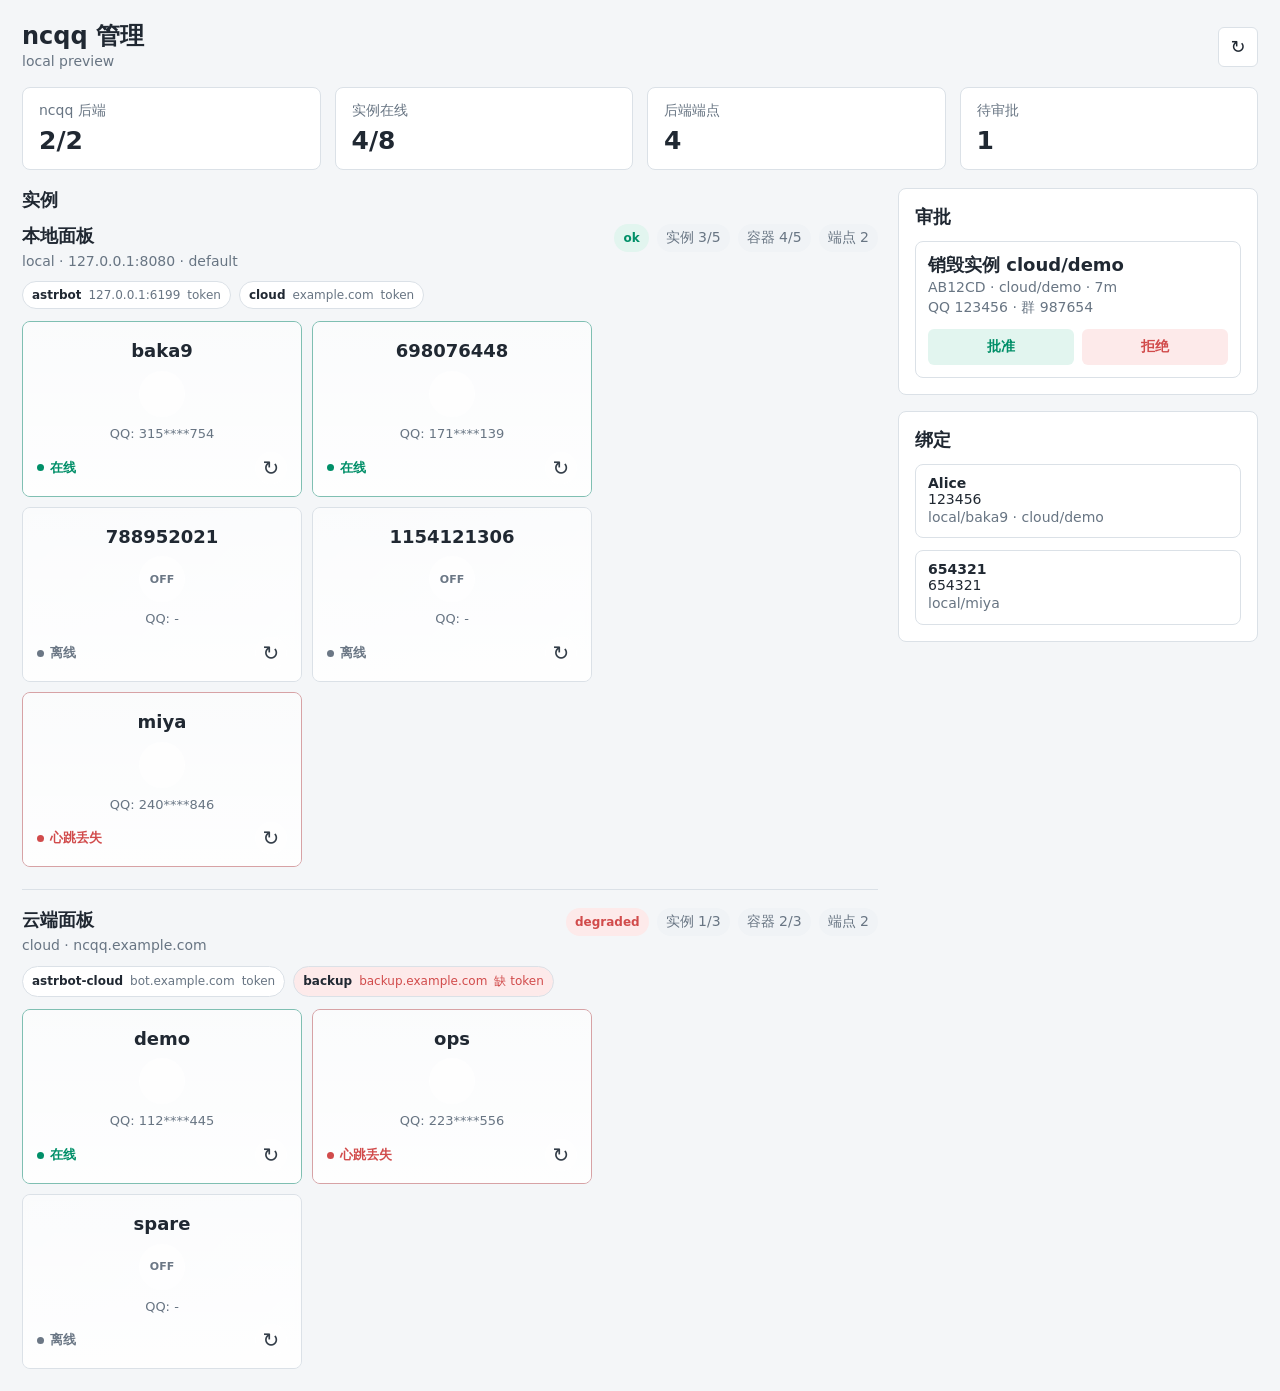
==== pages/ncqq-dashboard/index.html @ 615e2df0 "Adapt dashboard for multiple ncqq backends" ====
<!doctype html>
<html lang="zh-CN">
  <head>
    <meta charset="utf-8" />
    <meta name="viewport" content="width=device-width, initial-scale=1" />
    <title>ncqq Dashboard</title>
    <link rel="stylesheet" href="./style.css" />
    <link rel="stylesheet" href="./dashboard.css" />
  </head>
  <body>
    <div class="shell">
      <header class="topbar">
        <div>
          <h1>ncqq 管理</h1>
          <p id="context-line">-</p>
        </div>
        <button id="refresh" class="icon-button" type="button" title="刷新" aria-label="刷新">
          ↻
        </button>
      </header>

      <section id="kpis" class="kpi-grid" aria-label="概览"></section>

      <main class="content-grid">
        <section class="panel-wide">
          <div class="section-head">
            <h2>实例</h2>
          </div>
          <div id="managers" class="manager-grid"></div>
        </section>

        <aside class="side-column">
          <section class="side-panel">
            <div class="section-head">
              <h2>审批</h2>
            </div>
            <div id="approvals" class="stack"></div>
          </section>

          <section class="side-panel">
            <div class="section-head">
              <h2>绑定</h2>
            </div>
            <div id="bindings" class="stack compact"></div>
          </section>
        </aside>
      </main>
    </div>

    <div id="toast" role="status" aria-live="polite"></div>
    <script src="./app.js" defer></script>
  </body>
</html>
---- pages/ncqq-dashboard/style.css ----
:root {
  color-scheme: light;
  --bg: #f4f6f8;
  --panel: #ffffff;
  --soft: #f0f3f6;
  --text: #202832;
  --muted: #687583;
  --line: #dbe1e7;
  --ok: #008f68;
  --ok-bg: #e2f5ef;
  --warn: #d14b4b;
  --warn-bg: #fdeaea;
  --offline: #6b7785;
  --offline-bg: #edf1f5;
  --accent: #32769a;
  font-family:
    Inter, ui-sans-serif, system-ui, -apple-system, BlinkMacSystemFont, "Segoe UI",
    sans-serif;
}

[data-theme="dark"] {
  color-scheme: dark;
  --bg: #15191d;
  --panel: #20262c;
  --soft: #2a3138;
  --text: #eef3f6;
  --muted: #a6b0ba;
  --line: #3a444d;
  --ok-bg: #123d31;
  --warn-bg: #442222;
  --offline-bg: #2d343c;
  --accent: #74b8d9;
}

* {
  box-sizing: border-box;
}

body {
  margin: 0;
  background: var(--bg);
  color: var(--text);
  font-size: 14px;
  letter-spacing: 0;
}

button {
  border: 1px solid var(--line);
  border-radius: 6px;
  background: var(--panel);
  color: var(--text);
  cursor: pointer;
  font: inherit;
}

button:disabled {
  cursor: wait;
  opacity: 0.65;
}

.shell {
  width: min(1680px, 100%);
  margin: 0 auto;
  padding: 22px;
}

.topbar {
  display: flex;
  align-items: center;
  justify-content: space-between;
  gap: 16px;
}

.topbar {
  margin-bottom: 16px;
}

h1,
h2,
h3,
p {
  margin: 0;
}

h1 {
  font-size: 24px;
  line-height: 1.2;
}

h2 {
  font-size: 18px;
}

h3 {
  font-size: 18px;
  line-height: 1.25;
}

p {
  color: var(--muted);
  line-height: 1.45;
}

.icon-button {
  width: 40px;
  height: 40px;
  display: grid;
  place-items: center;
  font-size: 18px;
}

.spin {
  animation: spin 0.9s linear infinite;
}

@keyframes spin {
  to {
    transform: rotate(360deg);
  }
}

.kpi-grid {
  display: grid;
  grid-template-columns: repeat(4, minmax(0, 1fr));
  gap: 14px;
  margin-bottom: 18px;
}

.kpi,
.side-panel,
.approval,
.binding {
  border: 1px solid var(--line);
  border-radius: 8px;
  background: var(--panel);
}

.kpi {
  padding: 14px 16px;
}

.kpi span {
  color: var(--muted);
}

.kpi strong {
  display: block;
  margin-top: 6px;
  font-size: 25px;
}

.content-grid {
  display: grid;
  grid-template-columns: minmax(0, 1fr) 360px;
  gap: 20px;
  align-items: start;
}

.panel-wide {
  min-width: 0;
}

.side-column {
  display: grid;
  gap: 16px;
}

.side-panel {
  padding: 16px;
}

.section-head {
  display: flex;
  align-items: center;
  justify-content: space-between;
  margin-bottom: 12px;
}

.stack {
  display: grid;
  gap: 12px;
}

.approval {
  display: grid;
  gap: 12px;
  padding: 12px;
}

.approval-actions {
  display: grid;
  grid-template-columns: 1fr 1fr;
  gap: 8px;
}

.approval-actions button {
  min-height: 36px;
  font-weight: 700;
}

.approve {
  border-color: transparent;
  background: var(--ok-bg);
  color: var(--ok);
}

.reject {
  border-color: transparent;
  background: var(--warn-bg);
  color: var(--warn);
}

.binding {
  padding: 10px 12px;
}

.binding span,
.binding p {
  display: block;
  overflow-wrap: anywhere;
}

.empty {
  padding: 14px;
  border-radius: 8px;
  background: var(--soft);
  color: var(--muted);
}

.empty.error {
  color: var(--warn);
  background: var(--warn-bg);
}

#toast {
  position: fixed;
  right: 16px;
  bottom: 16px;
  max-width: min(420px, calc(100vw - 32px));
  padding: 10px 12px;
  border-radius: 8px;
  background: var(--text);
  color: var(--panel);
  box-shadow: 0 10px 30px rgb(0 0 0 / 18%);
  opacity: 0;
  transform: translateY(10px);
  pointer-events: none;
  transition:
    opacity 0.18s ease,
    transform 0.18s ease;
}

#toast.show {
  opacity: 1;
  transform: translateY(0);
}

#toast.error {
  background: var(--warn);
  color: white;
}

@media (max-width: 1100px) {
  .content-grid {
    grid-template-columns: 1fr;
  }

  .side-column {
    grid-template-columns: 1fr 1fr;
  }
}

@media (max-width: 760px) {
  .shell {
    padding: 14px;
  }

  .kpi-grid,
  .side-column {
    grid-template-columns: 1fr 1fr;
  }

}

@media (max-width: 520px) {
  .kpi-grid,
  .side-column {
    grid-template-columns: 1fr;
  }

  .topbar {
    align-items: flex-start;
  }
}
---- pages/ncqq-dashboard/dashboard.css ----
.manager-grid {
  display: grid;
  gap: 22px;
}

.manager-section {
  padding-top: 18px;
  border-top: 1px solid var(--line);
}

.manager-section:first-child {
  padding-top: 0;
  border-top: 0;
}

.manager-title {
  display: grid;
  grid-template-columns: minmax(0, 1fr) auto;
  gap: 12px;
  align-items: start;
  margin-bottom: 10px;
}

.manager-title h2,
.manager-title p {
  overflow: hidden;
  text-overflow: ellipsis;
  white-space: nowrap;
}

.manager-url {
  margin-top: 3px;
}

.manager-meta,
.backend-list {
  display: flex;
  flex-wrap: wrap;
  gap: 8px;
}

.manager-meta {
  justify-content: flex-end;
  color: var(--muted);
}

.manager-meta span,
.status-chip {
  min-height: 28px;
  display: inline-flex;
  align-items: center;
  justify-content: center;
  padding: 4px 9px;
  border-radius: 999px;
  background: var(--soft);
  white-space: nowrap;
}

.status-chip {
  font-size: 12px;
  font-weight: 700;
}

.status-chip.online {
  color: var(--ok);
  background: var(--ok-bg);
}

.status-chip.warn {
  color: var(--warn);
  background: var(--warn-bg);
}

.status-chip.offline {
  color: var(--offline);
  background: var(--offline-bg);
}

.backend-list {
  margin: 0 0 12px;
}

.backend-chip {
  min-width: 0;
  display: inline-flex;
  align-items: center;
  gap: 7px;
  padding: 6px 9px;
  border: 1px solid var(--line);
  border-radius: 999px;
  background: var(--panel);
  color: var(--muted);
  font-size: 12px;
}

.backend-chip strong {
  max-width: 110px;
  overflow: hidden;
  color: var(--text);
  text-overflow: ellipsis;
  white-space: nowrap;
}

.backend-chip.warn {
  color: var(--warn);
  background: var(--warn-bg);
}

.instance-grid {
  display: grid;
  grid-template-columns: repeat(auto-fill, minmax(220px, 280px));
  gap: 10px;
  justify-content: start;
}

.instance-card {
  position: relative;
  min-height: 168px;
  display: grid;
  grid-template-rows: 1fr auto;
  overflow: hidden;
  border: 1px solid var(--line);
  border-radius: 8px;
  background: var(--soft);
}

.instance-card.online {
  border-color: color-mix(in srgb, var(--ok) 42%, var(--line));
}

.instance-card.warn {
  border-color: color-mix(in srgb, var(--warn) 42%, var(--line));
}

.instance-card::before {
  content: "";
  position: absolute;
  inset: -4px;
  background: var(--instance-bg, linear-gradient(135deg, var(--soft), var(--panel))) center / cover no-repeat;
  filter: blur(4px);
  opacity: 0.3;
}

.instance-card::after {
  content: "";
  position: absolute;
  inset: 0;
  background: linear-gradient(180deg, rgb(255 255 255 / 70%), rgb(255 255 255 / 92%));
}

.instance-card-body,
.instance-foot {
  position: relative;
  z-index: 1;
}

.instance-card-body {
  display: grid;
  justify-items: center;
  align-content: center;
  gap: 8px;
  padding: 18px 16px 8px;
  text-align: center;
}

.instance-card-body h3,
.instance-card-body p {
  max-width: 100%;
  overflow: hidden;
  text-overflow: ellipsis;
  white-space: nowrap;
}

.instance-card-body p {
  font-size: 13px;
}

.instance-avatar {
  width: 46px;
  height: 46px;
  display: grid;
  place-items: center;
  border-radius: 50%;
  background: rgb(255 255 255 / 82%);
}

.instance-avatar img {
  width: 38px;
  height: 38px;
  border-radius: 50%;
  object-fit: cover;
}

.empty-avatar span {
  color: var(--offline);
  font-size: 11px;
  font-weight: 800;
}

.instance-foot {
  display: flex;
  align-items: center;
  justify-content: space-between;
  gap: 10px;
  padding: 0 14px 12px;
}

.instance-state {
  min-width: 0;
  display: inline-flex;
  align-items: center;
  gap: 6px;
  overflow: hidden;
  color: var(--offline);
  font-size: 13px;
  font-weight: 800;
  text-overflow: ellipsis;
  white-space: nowrap;
}

.instance-state::before {
  content: "";
  width: 7px;
  height: 7px;
  flex: 0 0 auto;
  border-radius: 50%;
  background: currentColor;
}

.instance-state.online {
  color: var(--ok);
}

.instance-state.warn {
  color: var(--warn);
}

.instance-refresh {
  width: 32px;
  height: 32px;
  flex: 0 0 auto;
  display: grid;
  place-items: center;
  border: 0;
  border-radius: 50%;
  background: rgb(255 255 255 / 68%);
  color: color-mix(in srgb, var(--text) 72%, var(--muted));
  font-size: 20px;
  line-height: 1;
}

[data-theme="dark"] .instance-card::after {
  background: linear-gradient(180deg, rgb(32 38 44 / 72%), rgb(32 38 44 / 92%));
}

[data-theme="dark"] .instance-avatar,
[data-theme="dark"] .instance-refresh {
  background: rgb(20 24 28 / 72%);
}

@media (max-width: 760px) {
  .instance-grid {
    grid-template-columns: 1fr;
  }
}

@media (max-width: 520px) {
  .manager-title {
    grid-template-columns: 1fr;
  }

  .manager-meta {
    justify-content: flex-start;
  }
}
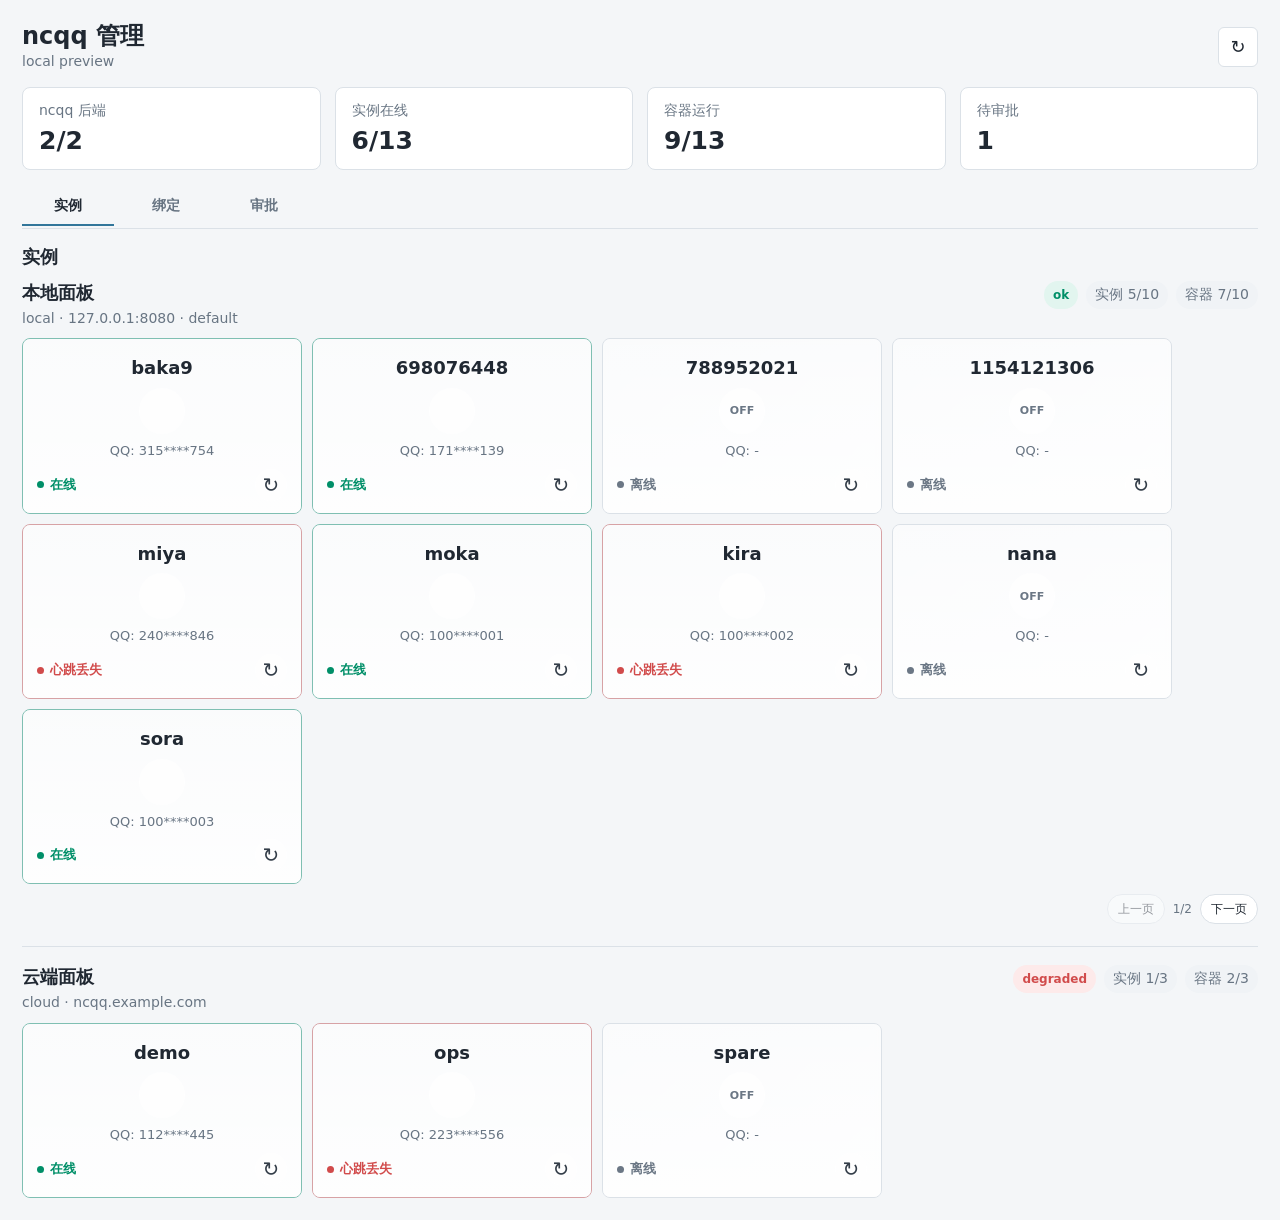
==== commit 73f25b44: "Separate dashboard views with tabs" ====
--- a/pages/ncqq-dashboard/index.html
+++ b/pages/ncqq-dashboard/index.html
@@ -21,29 +21,33 @@
 
       <section id="kpis" class="kpi-grid" aria-label="概览"></section>
 
-      <main class="content-grid">
-        <section class="panel-wide">
+      <nav id="view-tabs" class="view-tabs" aria-label="页面切换">
+        <button class="tab-button active" type="button" data-view="instances">实例</button>
+        <button class="tab-button" type="button" data-view="bindings">绑定</button>
+        <button class="tab-button" type="button" data-view="approvals">审批</button>
+      </nav>
+
+      <main class="view-shell">
+        <section id="view-instances" class="view-panel active" data-view-panel="instances">
           <div class="section-head">
             <h2>实例</h2>
           </div>
           <div id="managers" class="manager-grid"></div>
         </section>
 
-        <aside class="side-column">
-          <section class="side-panel">
-            <div class="section-head">
-              <h2>审批</h2>
-            </div>
-            <div id="approvals" class="stack"></div>
-          </section>
+        <section id="view-bindings" class="view-panel" data-view-panel="bindings">
+          <div class="section-head">
+            <h2>绑定</h2>
+          </div>
+          <div id="bindings"></div>
+        </section>
 
-          <section class="side-panel">
-            <div class="section-head">
-              <h2>绑定</h2>
-            </div>
-            <div id="bindings" class="stack compact"></div>
-          </section>
-        </aside>
+        <section id="view-approvals" class="view-panel" data-view-panel="approvals">
+          <div class="section-head">
+            <h2>审批</h2>
+          </div>
+          <div id="approvals"></div>
+        </section>
       </main>
     </div>
 
--- a/pages/ncqq-dashboard/style.css
+++ b/pages/ncqq-dashboard/style.css
@@ -127,7 +127,6 @@
 }
 
 .kpi,
-.side-panel,
 .approval,
 .binding {
   border: 1px solid var(--line);
@@ -149,36 +148,11 @@
   font-size: 25px;
 }
 
-.content-grid {
-  display: grid;
-  grid-template-columns: minmax(0, 1fr) 360px;
-  gap: 20px;
-  align-items: start;
-}
-
-.panel-wide {
-  min-width: 0;
-}
-
-.side-column {
-  display: grid;
-  gap: 16px;
-}
-
-.side-panel {
-  padding: 16px;
-}
-
 .section-head {
   display: flex;
   align-items: center;
   justify-content: space-between;
   margin-bottom: 12px;
-}
-
-.stack {
-  display: grid;
-  gap: 12px;
 }
 
 .approval {
@@ -260,31 +234,19 @@
   color: white;
 }
 
-@media (max-width: 1100px) {
-  .content-grid {
-    grid-template-columns: 1fr;
-  }
-
-  .side-column {
-    grid-template-columns: 1fr 1fr;
-  }
-}
-
 @media (max-width: 760px) {
   .shell {
     padding: 14px;
   }
 
-  .kpi-grid,
-  .side-column {
+  .kpi-grid {
     grid-template-columns: 1fr 1fr;
   }
 
 }
 
 @media (max-width: 520px) {
-  .kpi-grid,
-  .side-column {
+  .kpi-grid {
     grid-template-columns: 1fr;
   }
 
--- a/pages/ncqq-dashboard/dashboard.css
+++ b/pages/ncqq-dashboard/dashboard.css
@@ -1,6 +1,46 @@
 .manager-grid {
   display: grid;
   gap: 22px;
+}
+
+.view-tabs {
+  display: flex;
+  gap: 6px;
+  overflow-x: auto;
+  margin: 0 0 16px;
+  padding-bottom: 2px;
+  border-bottom: 1px solid var(--line);
+}
+
+.tab-button {
+  min-width: 92px;
+  min-height: 38px;
+  border: 0;
+  border-bottom: 2px solid transparent;
+  border-radius: 0;
+  background: transparent;
+  color: var(--muted);
+  font-weight: 700;
+}
+
+.tab-button.active {
+  border-bottom-color: var(--accent);
+  color: var(--text);
+}
+
+.view-panel {
+  display: none;
+}
+
+.view-panel.active {
+  display: block;
+}
+
+.approval-grid,
+.binding-grid {
+  display: grid;
+  grid-template-columns: repeat(auto-fill, minmax(240px, 1fr));
+  gap: 10px;
 }
 
 .manager-section {
@@ -32,8 +72,7 @@
   margin-top: 3px;
 }
 
-.manager-meta,
-.backend-list {
+.manager-meta {
   display: flex;
   flex-wrap: wrap;
   gap: 8px;
@@ -76,34 +115,25 @@
   background: var(--offline-bg);
 }
 
-.backend-list {
-  margin: 0 0 12px;
-}
-
-.backend-chip {
-  min-width: 0;
-  display: inline-flex;
+.pager {
+  display: flex;
   align-items: center;
-  gap: 7px;
-  padding: 6px 9px;
-  border: 1px solid var(--line);
-  border-radius: 999px;
-  background: var(--panel);
+  justify-content: flex-end;
+  gap: 8px;
+  margin-top: 10px;
   color: var(--muted);
   font-size: 12px;
 }
 
-.backend-chip strong {
-  max-width: 110px;
-  overflow: hidden;
-  color: var(--text);
-  text-overflow: ellipsis;
-  white-space: nowrap;
-}
-
-.backend-chip.warn {
-  color: var(--warn);
-  background: var(--warn-bg);
+.pager button {
+  min-height: 30px;
+  padding: 4px 10px;
+  border-radius: 999px;
+}
+
+.pager button:disabled {
+  cursor: default;
+  opacity: 0.45;
 }
 
 .instance-grid {
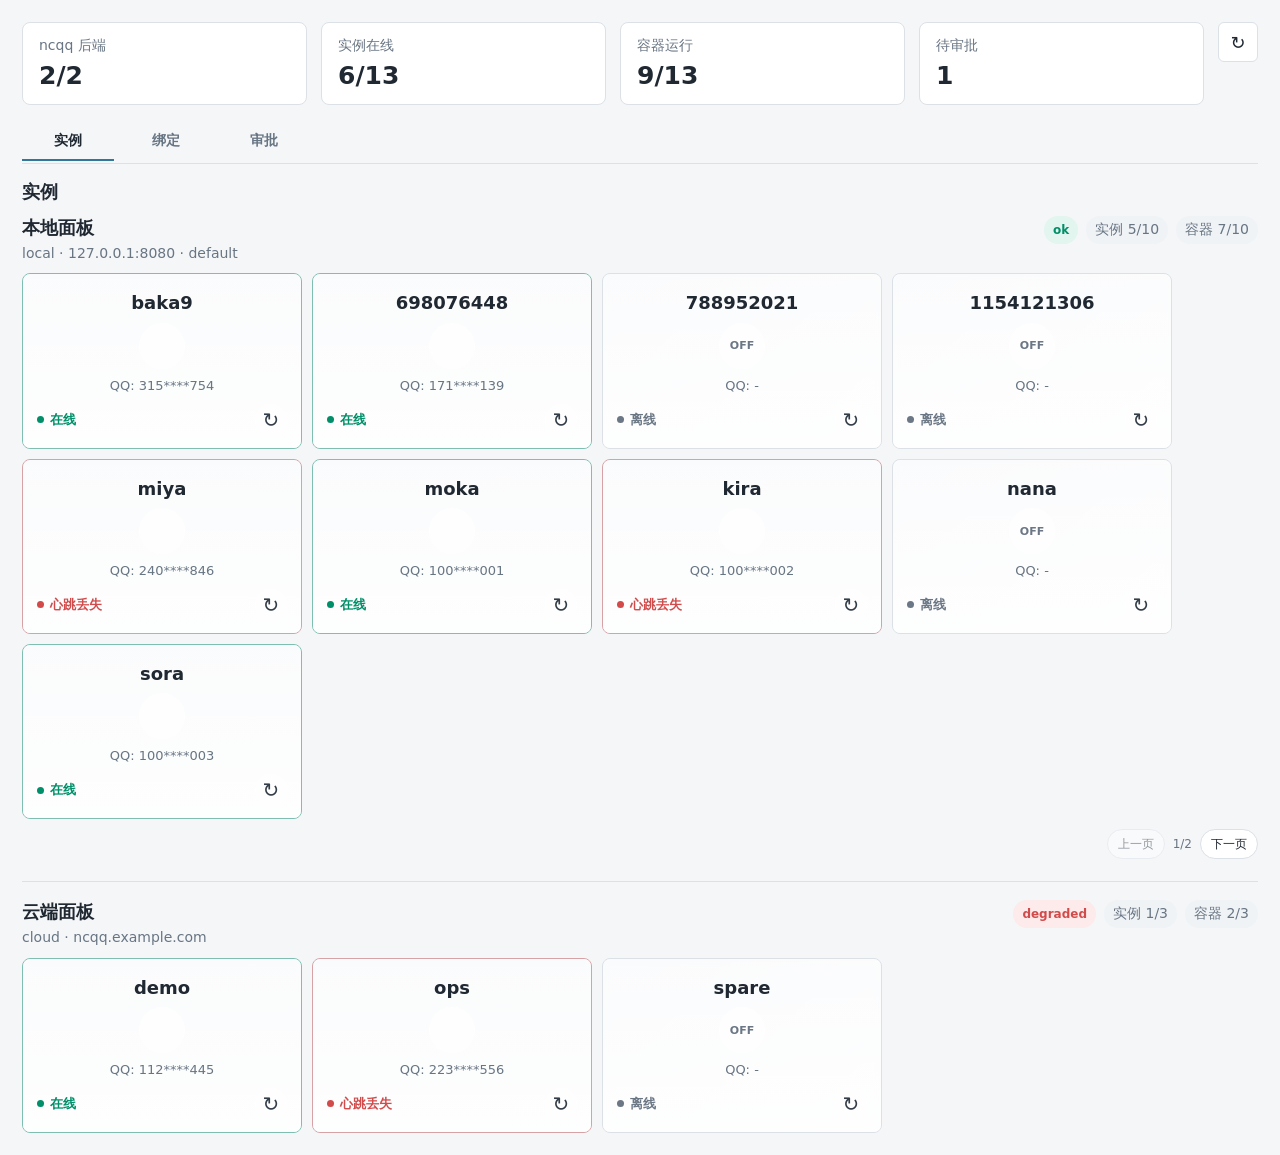
==== commit fc7a46e5: "Simplify dashboard header" ====
--- a/pages/ncqq-dashboard/index.html
+++ b/pages/ncqq-dashboard/index.html
@@ -9,17 +9,12 @@
   </head>
   <body>
     <div class="shell">
-      <header class="topbar">
-        <div>
-          <h1>ncqq 管理</h1>
-          <p id="context-line">-</p>
-        </div>
+      <div class="overview-row">
+        <section id="kpis" class="kpi-grid" aria-label="概览"></section>
         <button id="refresh" class="icon-button" type="button" title="刷新" aria-label="刷新">
           ↻
         </button>
-      </header>
-
-      <section id="kpis" class="kpi-grid" aria-label="概览"></section>
+      </div>
 
       <nav id="view-tabs" class="view-tabs" aria-label="页面切换">
         <button class="tab-button active" type="button" data-view="instances">实例</button>
--- a/pages/ncqq-dashboard/style.css
+++ b/pages/ncqq-dashboard/style.css
@@ -64,17 +64,6 @@
   padding: 22px;
 }
 
-.topbar {
-  display: flex;
-  align-items: center;
-  justify-content: space-between;
-  gap: 16px;
-}
-
-.topbar {
-  margin-bottom: 16px;
-}
-
 h1,
 h2,
 h3,
@@ -82,11 +71,6 @@
   margin: 0;
 }
 
-h1 {
-  font-size: 24px;
-  line-height: 1.2;
-}
-
 h2 {
   font-size: 18px;
 }
@@ -107,6 +91,18 @@
   display: grid;
   place-items: center;
   font-size: 18px;
+}
+
+.overview-row {
+  display: grid;
+  grid-template-columns: minmax(0, 1fr) 40px;
+  gap: 14px;
+  align-items: start;
+  margin-bottom: 18px;
+}
+
+.overview-row .kpi-grid {
+  margin-bottom: 0;
 }
 
 .spin {
@@ -249,8 +245,4 @@
   .kpi-grid {
     grid-template-columns: 1fr;
   }
-
-  .topbar {
-    align-items: flex-start;
-  }
-}
+}
--- a/pages/ncqq-dashboard/dashboard.css
+++ b/pages/ncqq-dashboard/dashboard.css
@@ -39,8 +39,8 @@
 .approval-grid,
 .binding-grid {
   display: grid;
-  grid-template-columns: repeat(auto-fill, minmax(240px, 1fr));
-  gap: 10px;
+  grid-template-columns: repeat(auto-fill, minmax(220px, 1fr));
+  gap: 14px;
 }
 
 .manager-section {
@@ -136,6 +136,81 @@
   opacity: 0.45;
 }
 
+.binding-card {
+  min-height: 220px;
+  display: grid;
+  justify-items: center;
+  align-content: center;
+  gap: 8px;
+  padding: 20px 14px;
+  text-align: center;
+}
+
+.binding-avatar {
+  width: 74px;
+  height: 74px;
+  display: grid;
+  place-items: center;
+  padding: 4px;
+  border: 3px solid #1fc56e;
+  border-radius: 50%;
+  background: var(--panel);
+}
+
+.binding-avatar img {
+  width: 62px;
+  height: 62px;
+  border-radius: 50%;
+  object-fit: cover;
+}
+
+.binding-avatar.no-avatar span {
+  width: 62px;
+  height: 62px;
+  display: grid;
+  place-items: center;
+  border-radius: 50%;
+  background: var(--soft);
+  color: var(--muted);
+  font-weight: 800;
+}
+
+.binding-card strong,
+.binding-card p {
+  max-width: 100%;
+  overflow: hidden;
+  text-overflow: ellipsis;
+  white-space: nowrap;
+}
+
+.binding-card strong {
+  font-size: 18px;
+}
+
+.binding-card p {
+  color: var(--muted);
+  font-size: 15px;
+}
+
+.binding-refs {
+  display: flex;
+  flex-wrap: wrap;
+  justify-content: center;
+  gap: 6px;
+  margin-top: 4px;
+}
+
+.binding-refs span {
+  max-width: 150px;
+  padding: 3px 8px;
+  border-radius: 999px;
+  background: var(--soft);
+  color: var(--muted);
+  overflow: hidden;
+  text-overflow: ellipsis;
+  white-space: nowrap;
+}
+
 .instance-grid {
   display: grid;
   grid-template-columns: repeat(auto-fill, minmax(220px, 280px));
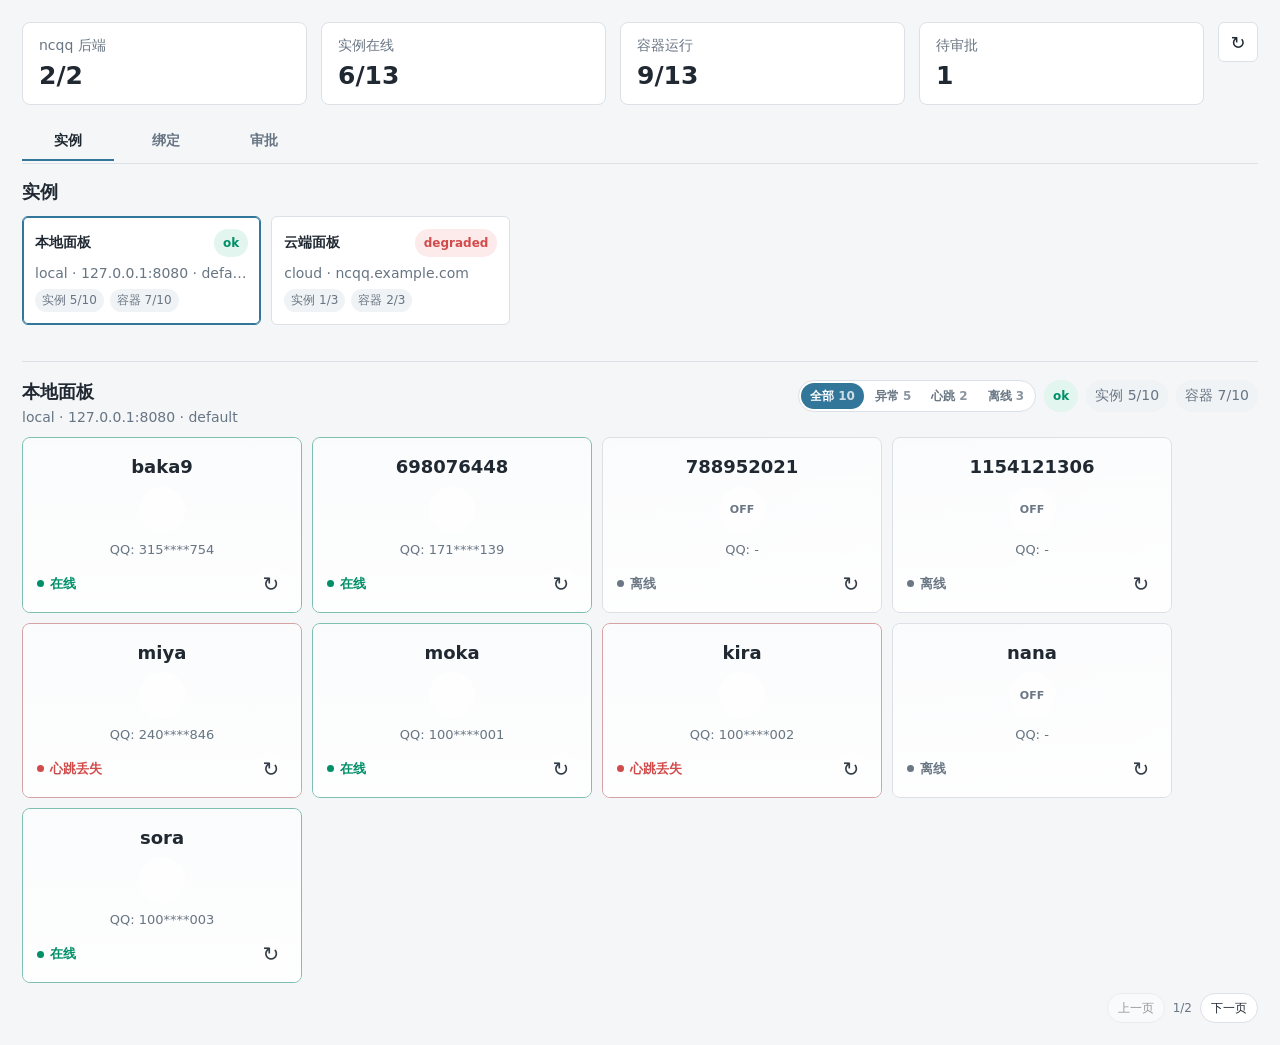
==== commit 041b76ba: "Add manager cards and instance filters" ====
--- a/pages/ncqq-dashboard/index.html
+++ b/pages/ncqq-dashboard/index.html
@@ -47,6 +47,7 @@
     </div>
 
     <div id="toast" role="status" aria-live="polite"></div>
+    <script src="./preview-data.js" defer></script>
     <script src="./app.js" defer></script>
   </body>
 </html>
--- a/pages/ncqq-dashboard/dashboard.css
+++ b/pages/ncqq-dashboard/dashboard.css
@@ -43,6 +43,60 @@
   gap: 14px;
 }
 
+.manager-selector {
+  display: grid;
+  grid-template-columns: repeat(auto-fill, minmax(210px, 1fr));
+  gap: 10px;
+  margin-bottom: 14px;
+}
+
+.manager-card {
+  min-height: 104px;
+  display: grid;
+  align-content: start;
+  gap: 8px;
+  padding: 12px;
+  text-align: left;
+}
+
+.manager-card.active {
+  border-color: var(--accent);
+  box-shadow: inset 0 0 0 1px var(--accent);
+}
+
+.manager-card-head {
+  display: flex;
+  align-items: center;
+  justify-content: space-between;
+  gap: 8px;
+}
+
+.manager-card-head strong,
+.manager-card-url {
+  min-width: 0;
+  overflow: hidden;
+  text-overflow: ellipsis;
+  white-space: nowrap;
+}
+
+.manager-card-url {
+  color: var(--muted);
+}
+
+.manager-card-stats {
+  display: flex;
+  flex-wrap: wrap;
+  gap: 6px;
+  color: var(--muted);
+  font-size: 12px;
+}
+
+.manager-card-stats span {
+  padding: 3px 7px;
+  border-radius: 999px;
+  background: var(--soft);
+}
+
 .manager-section {
   padding-top: 18px;
   border-top: 1px solid var(--line);
@@ -61,6 +115,13 @@
   margin-bottom: 10px;
 }
 
+.manager-actions {
+  display: flex;
+  flex-wrap: wrap;
+  justify-content: flex-end;
+  gap: 8px;
+}
+
 .manager-title h2,
 .manager-title p {
   overflow: hidden;
@@ -70,6 +131,37 @@
 
 .manager-url {
   margin-top: 3px;
+}
+
+.instance-filter {
+  min-height: 32px;
+  display: flex;
+  gap: 2px;
+  padding: 2px;
+  border: 1px solid var(--line);
+  border-radius: 999px;
+  background: var(--panel);
+}
+
+.instance-filter button {
+  min-height: 26px;
+  padding: 3px 9px;
+  border: 0;
+  border-radius: 999px;
+  background: transparent;
+  color: var(--muted);
+  font-size: 12px;
+  font-weight: 800;
+}
+
+.instance-filter button.active {
+  background: var(--accent);
+  color: var(--panel);
+}
+
+.instance-filter span {
+  margin-left: 4px;
+  opacity: 0.76;
 }
 
 .manager-meta {
@@ -374,6 +466,7 @@
     grid-template-columns: 1fr;
   }
 
+  .manager-actions,
   .manager-meta {
     justify-content: flex-start;
   }
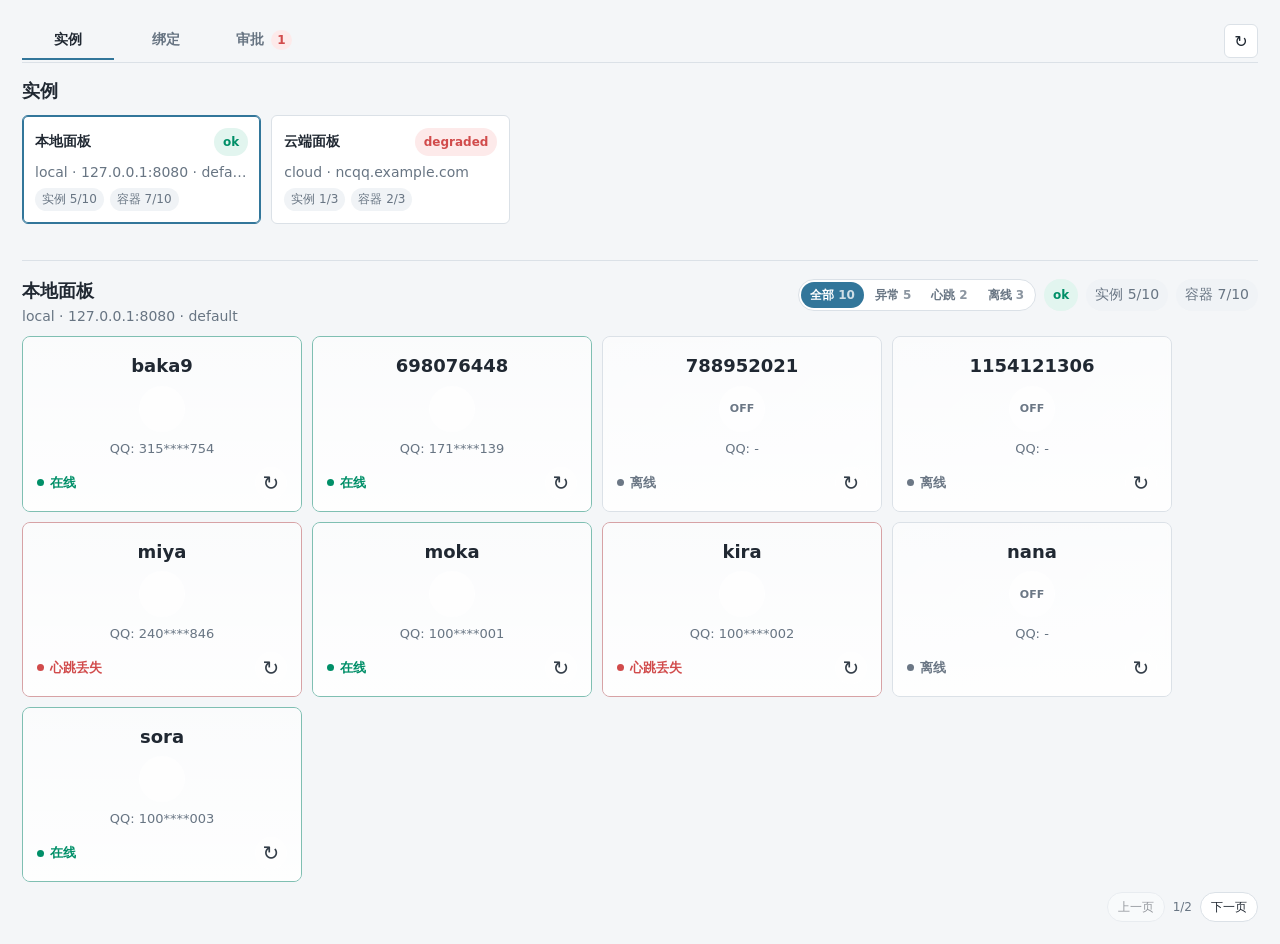
==== commit 56a22d15: "Move approval count into dashboard navigation" ====
--- a/pages/ncqq-dashboard/index.html
+++ b/pages/ncqq-dashboard/index.html
@@ -9,17 +9,16 @@
   </head>
   <body>
     <div class="shell">
-      <div class="overview-row">
-        <section id="kpis" class="kpi-grid" aria-label="概览"></section>
-        <button id="refresh" class="icon-button" type="button" title="刷新" aria-label="刷新">
-          ↻
-        </button>
-      </div>
-
       <nav id="view-tabs" class="view-tabs" aria-label="页面切换">
         <button class="tab-button active" type="button" data-view="instances">实例</button>
         <button class="tab-button" type="button" data-view="bindings">绑定</button>
-        <button class="tab-button" type="button" data-view="approvals">审批</button>
+        <button class="tab-button" type="button" data-view="approvals">
+          审批<span id="approval-count" class="nav-badge" hidden>0</span>
+        </button>
+        <span class="nav-fill"></span>
+        <button id="refresh" class="icon-button nav-refresh" type="button" title="刷新" aria-label="刷新">
+          ↻
+        </button>
       </nav>
 
       <main class="view-shell">
--- a/pages/ncqq-dashboard/style.css
+++ b/pages/ncqq-dashboard/style.css
@@ -93,18 +93,6 @@
   font-size: 18px;
 }
 
-.overview-row {
-  display: grid;
-  grid-template-columns: minmax(0, 1fr) 40px;
-  gap: 14px;
-  align-items: start;
-  margin-bottom: 18px;
-}
-
-.overview-row .kpi-grid {
-  margin-bottom: 0;
-}
-
 .spin {
   animation: spin 0.9s linear infinite;
 }
@@ -115,33 +103,11 @@
   }
 }
 
-.kpi-grid {
-  display: grid;
-  grid-template-columns: repeat(4, minmax(0, 1fr));
-  gap: 14px;
-  margin-bottom: 18px;
-}
-
-.kpi,
 .approval,
 .binding {
   border: 1px solid var(--line);
   border-radius: 8px;
   background: var(--panel);
-}
-
-.kpi {
-  padding: 14px 16px;
-}
-
-.kpi span {
-  color: var(--muted);
-}
-
-.kpi strong {
-  display: block;
-  margin-top: 6px;
-  font-size: 25px;
 }
 
 .section-head {
@@ -235,14 +201,4 @@
     padding: 14px;
   }
 
-  .kpi-grid {
-    grid-template-columns: 1fr 1fr;
-  }
-
-}
-
-@media (max-width: 520px) {
-  .kpi-grid {
-    grid-template-columns: 1fr;
-  }
-}
+}
--- a/pages/ncqq-dashboard/dashboard.css
+++ b/pages/ncqq-dashboard/dashboard.css
@@ -5,6 +5,7 @@
 
 .view-tabs {
   display: flex;
+  align-items: center;
   gap: 6px;
   overflow-x: auto;
   margin: 0 0 16px;
@@ -28,6 +29,37 @@
   color: var(--text);
 }
 
+.nav-badge {
+  min-width: 20px;
+  height: 20px;
+  display: inline-flex;
+  align-items: center;
+  justify-content: center;
+  margin-left: 7px;
+  padding: 0 6px;
+  border-radius: 999px;
+  background: var(--warn-bg);
+  color: var(--warn);
+  font-size: 12px;
+  line-height: 1;
+}
+
+.nav-badge[hidden] {
+  display: none;
+}
+
+.nav-fill {
+  flex: 1 0 20px;
+}
+
+.nav-refresh {
+  width: 34px;
+  height: 34px;
+  flex: 0 0 auto;
+  margin-left: 8px;
+  font-size: 16px;
+}
+
 .view-panel {
   display: none;
 }
@@ -100,11 +132,6 @@
 .manager-section {
   padding-top: 18px;
   border-top: 1px solid var(--line);
-}
-
-.manager-section:first-child {
-  padding-top: 0;
-  border-top: 0;
 }
 
 .manager-title {
@@ -168,9 +195,6 @@
   display: flex;
   flex-wrap: wrap;
   gap: 8px;
-}
-
-.manager-meta {
   justify-content: flex-end;
   color: var(--muted);
 }
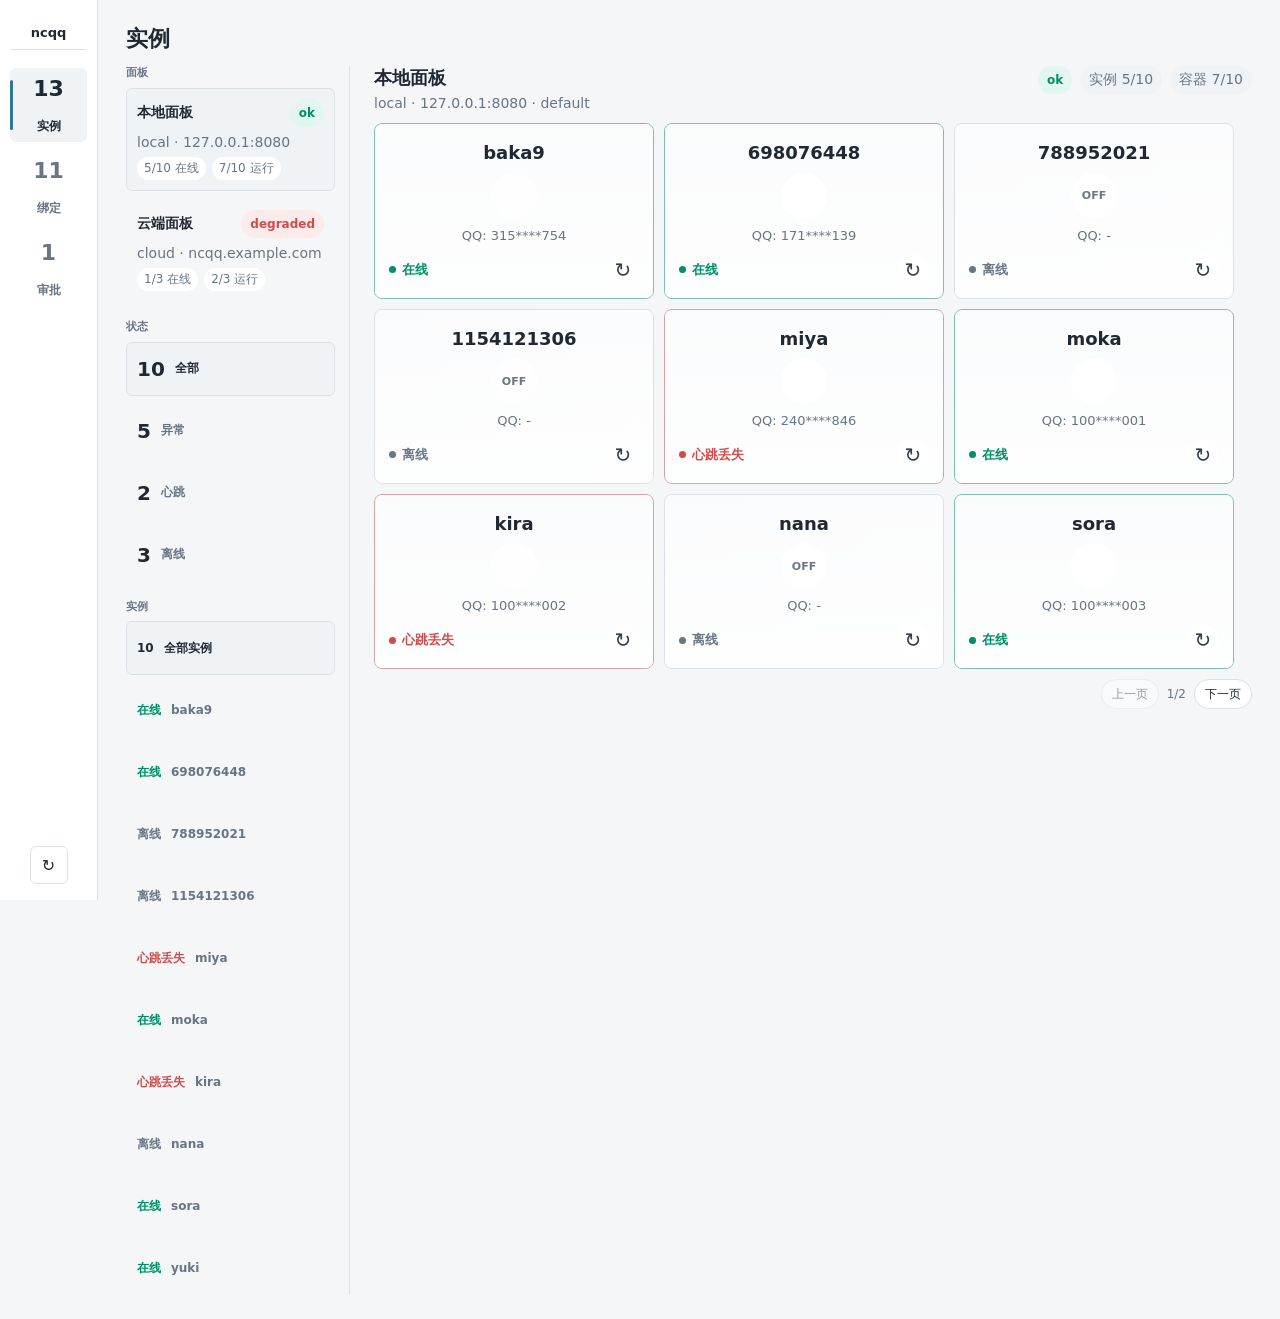
==== commit 6fe8bb21: "Refactor dashboard to sidebar layout" ====
--- a/pages/ncqq-dashboard/index.html
+++ b/pages/ncqq-dashboard/index.html
@@ -6,20 +6,27 @@
     <title>ncqq Dashboard</title>
     <link rel="stylesheet" href="./style.css" />
     <link rel="stylesheet" href="./dashboard.css" />
+    <link rel="stylesheet" href="./layout.css" />
   </head>
   <body>
-    <div class="shell">
-      <nav id="view-tabs" class="view-tabs" aria-label="页面切换">
-        <button class="tab-button active" type="button" data-view="instances">实例</button>
-        <button class="tab-button" type="button" data-view="bindings">绑定</button>
-        <button class="tab-button" type="button" data-view="approvals">
-          审批<span id="approval-count" class="nav-badge" hidden>0</span>
-        </button>
-        <span class="nav-fill"></span>
+    <div class="shell app-frame">
+      <aside class="side-rail" aria-label="主导航">
+        <div class="rail-logo">ncqq</div>
+        <nav id="view-tabs" class="view-tabs" aria-label="页面切换">
+          <button class="tab-button active" type="button" data-view="instances">
+            <strong id="instance-count">0</strong><span>实例</span>
+          </button>
+          <button class="tab-button" type="button" data-view="bindings">
+            <strong id="binding-count">0</strong><span>绑定</span>
+          </button>
+          <button class="tab-button" type="button" data-view="approvals">
+            <strong id="approval-count">0</strong><span>审批</span>
+          </button>
+        </nav>
         <button id="refresh" class="icon-button nav-refresh" type="button" title="刷新" aria-label="刷新">
           ↻
         </button>
-      </nav>
+      </aside>
 
       <main class="view-shell">
         <section id="view-instances" class="view-panel active" data-view-panel="instances">
--- a/pages/ncqq-dashboard/layout.css
+++ b/pages/ncqq-dashboard/layout.css
@@ -0,0 +1,262 @@
+body {
+  min-height: 100vh;
+}
+
+.app-frame {
+  width: min(1720px, 100%);
+  min-height: 100vh;
+  display: grid;
+  grid-template-columns: 98px minmax(0, 1fr);
+  padding: 0;
+}
+
+.side-rail {
+  position: sticky;
+  top: 0;
+  height: 100vh;
+  display: grid;
+  grid-template-rows: auto 1fr auto;
+  gap: 18px;
+  padding: 16px 10px;
+  border-right: 1px solid var(--line);
+  background: var(--panel);
+}
+
+.rail-logo {
+  display: grid;
+  place-items: center;
+  min-height: 34px;
+  border-bottom: 1px solid var(--line);
+  color: var(--text);
+  font-size: 13px;
+  font-weight: 800;
+}
+
+.view-tabs {
+  display: grid;
+  align-content: start;
+  gap: 8px;
+  overflow: visible;
+  margin: 0;
+  padding: 0;
+  border: 0;
+}
+
+.tab-button {
+  position: relative;
+  min-width: 0;
+  min-height: 74px;
+  display: grid;
+  place-items: center;
+  gap: 3px;
+  border: 0;
+  border-radius: 6px;
+  background: transparent;
+  color: var(--muted);
+}
+
+.tab-button strong {
+  font-size: 22px;
+  line-height: 1;
+}
+
+.tab-button span {
+  font-size: 12px;
+  line-height: 1;
+}
+
+.tab-button.active {
+  background: var(--soft);
+  color: var(--text);
+}
+
+.tab-button.active::before {
+  content: "";
+  position: absolute;
+  left: 0;
+  top: 12px;
+  bottom: 12px;
+  width: 3px;
+  border-radius: 999px;
+  background: var(--accent);
+}
+
+.nav-refresh {
+  width: 38px;
+  height: 38px;
+  justify-self: center;
+  margin: 0;
+}
+
+.view-shell {
+  min-width: 0;
+  padding: 24px 28px;
+}
+
+.section-head h2 {
+  font-size: 22px;
+}
+
+.instance-workspace {
+  display: grid;
+  grid-template-columns: 224px minmax(0, 1fr);
+  gap: 24px;
+  align-items: start;
+}
+
+.sub-panel {
+  position: sticky;
+  top: 18px;
+  min-width: 0;
+  display: grid;
+  align-content: start;
+  gap: 18px;
+  padding-right: 14px;
+  border-right: 1px solid var(--line);
+}
+
+.sub-group {
+  display: grid;
+  gap: 8px;
+}
+
+.sub-group h3 {
+  color: var(--muted);
+  font-size: 11px;
+  letter-spacing: 0;
+}
+
+.manager-selector,
+.instance-filter,
+.instance-switch {
+  display: grid;
+  grid-template-columns: 1fr;
+  gap: 8px;
+  margin: 0;
+  padding: 0;
+  border: 0;
+  background: transparent;
+}
+
+.manager-card {
+  min-height: 0;
+  gap: 7px;
+  padding: 10px;
+  border: 1px solid transparent;
+  background: transparent;
+}
+
+.manager-card.active,
+.instance-filter button.active,
+.instance-switch button.active {
+  border-color: var(--line);
+  background: var(--soft);
+  color: var(--text);
+  box-shadow: none;
+}
+
+.manager-card-stats span {
+  background: var(--panel);
+}
+
+.instance-filter button,
+.instance-switch button {
+  min-height: 54px;
+  display: grid;
+  grid-template-columns: auto 1fr;
+  gap: 10px;
+  align-items: center;
+  justify-content: start;
+  padding: 9px 10px;
+  border: 1px solid transparent;
+  border-radius: 6px;
+  background: transparent;
+  color: var(--muted);
+  text-align: left;
+}
+
+.instance-filter button strong,
+.instance-switch button strong {
+  color: var(--text);
+  font-size: 20px;
+  line-height: 1;
+}
+
+.instance-filter button span,
+.instance-switch button span {
+  min-width: 0;
+  margin: 0;
+  font-size: 12px;
+  font-weight: 700;
+  overflow: hidden;
+  text-overflow: ellipsis;
+  white-space: nowrap;
+  opacity: 1;
+}
+
+.instance-switch button strong {
+  font-size: 12px;
+  font-weight: 800;
+}
+
+.instance-switch button strong.online {
+  color: var(--ok);
+}
+
+.instance-switch button strong.warn {
+  color: var(--warn);
+}
+
+.instance-switch button strong.offline {
+  color: var(--offline);
+}
+
+.instance-workspace .manager-section {
+  min-width: 0;
+  padding-top: 0;
+  border-top: 0;
+}
+
+@media (max-width: 860px) {
+  .app-frame {
+    grid-template-columns: 1fr;
+  }
+
+  .side-rail {
+    position: static;
+    height: auto;
+    grid-template-columns: auto 1fr auto;
+    grid-template-rows: auto;
+    align-items: center;
+    padding: 10px;
+    border-right: 0;
+    border-bottom: 1px solid var(--line);
+  }
+
+  .rail-logo {
+    min-width: 52px;
+    border-bottom: 0;
+  }
+
+  .view-tabs {
+    grid-template-columns: repeat(3, minmax(64px, 1fr));
+  }
+
+  .tab-button {
+    min-height: 56px;
+  }
+
+  .view-shell {
+    padding: 16px;
+  }
+
+  .instance-workspace {
+    grid-template-columns: 1fr;
+  }
+
+  .sub-panel {
+    position: static;
+    padding-right: 0;
+    border-right: 0;
+  }
+}
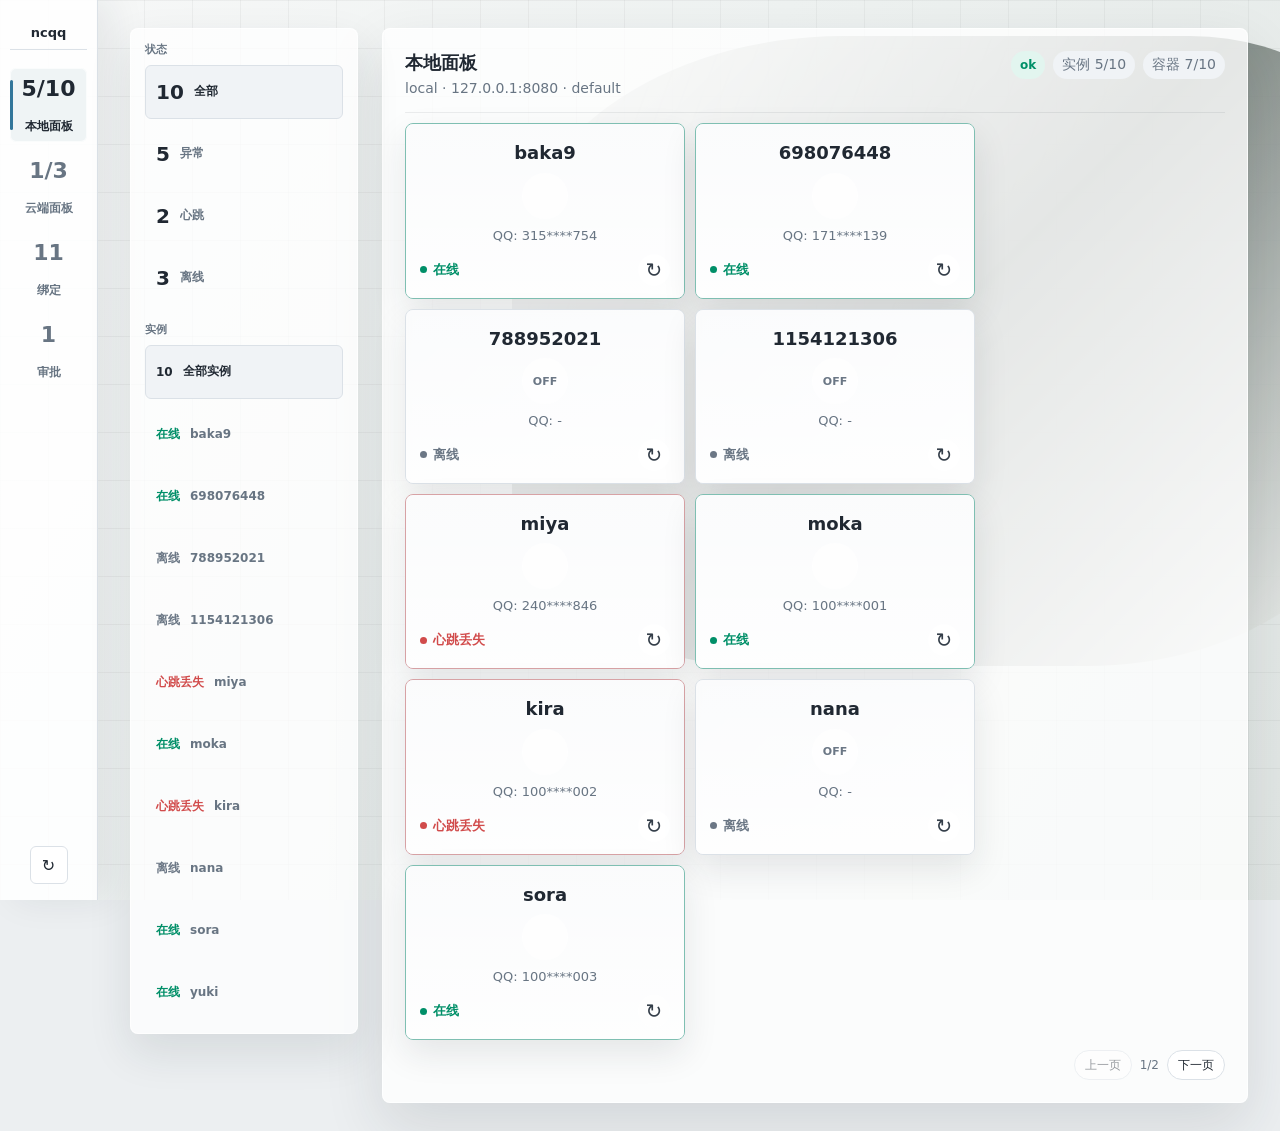
==== commit e6d950d4: "Use node sidebar dashboard layout" ====
--- a/pages/ncqq-dashboard/index.html
+++ b/pages/ncqq-dashboard/index.html
@@ -12,17 +12,7 @@
     <div class="shell app-frame">
       <aside class="side-rail" aria-label="主导航">
         <div class="rail-logo">ncqq</div>
-        <nav id="view-tabs" class="view-tabs" aria-label="页面切换">
-          <button class="tab-button active" type="button" data-view="instances">
-            <strong id="instance-count">0</strong><span>实例</span>
-          </button>
-          <button class="tab-button" type="button" data-view="bindings">
-            <strong id="binding-count">0</strong><span>绑定</span>
-          </button>
-          <button class="tab-button" type="button" data-view="approvals">
-            <strong id="approval-count">0</strong><span>审批</span>
-          </button>
-        </nav>
+        <nav id="view-tabs" class="view-tabs" aria-label="节点与页面切换"></nav>
         <button id="refresh" class="icon-button nav-refresh" type="button" title="刷新" aria-label="刷新">
           ↻
         </button>
@@ -30,9 +20,6 @@
 
       <main class="view-shell">
         <section id="view-instances" class="view-panel active" data-view-panel="instances">
-          <div class="section-head">
-            <h2>实例</h2>
-          </div>
           <div id="managers" class="manager-grid"></div>
         </section>
 
--- a/pages/ncqq-dashboard/layout.css
+++ b/pages/ncqq-dashboard/layout.css
@@ -1,8 +1,46 @@
 body {
+  position: relative;
   min-height: 100vh;
+  background: #eceff1;
+}
+
+body::before,
+body::after {
+  content: "";
+  position: fixed;
+  pointer-events: none;
+}
+
+body::before {
+  inset: 0;
+  z-index: 0;
+  background:
+    linear-gradient(90deg, rgb(0 0 0 / 4%) 1px, transparent 1px),
+    linear-gradient(rgb(0 0 0 / 4%) 1px, transparent 1px),
+    linear-gradient(120deg, #f7f8f8 0%, #eef2f1 44%, #e1e6e4 100%);
+  background-size:
+    48px 48px,
+    48px 48px,
+    auto;
+}
+
+body::after {
+  right: -8vw;
+  top: 4vh;
+  z-index: 0;
+  width: 68vw;
+  height: 70vh;
+  border-radius: 38% 22% 34% 28%;
+  background:
+    linear-gradient(135deg, rgb(242 244 242 / 78%), rgb(115 128 121 / 36) 48%, rgb(250 251 249 / 70)),
+    repeating-linear-gradient(110deg, rgb(62 72 68 / 10%) 0 2px, transparent 2px 18px);
+  filter: saturate(0.8);
+  opacity: 0.86;
 }
 
 .app-frame {
+  position: relative;
+  z-index: 1;
   width: min(1720px, 100%);
   min-height: 100vh;
   display: grid;
@@ -19,7 +57,8 @@
   gap: 18px;
   padding: 16px 10px;
   border-right: 1px solid var(--line);
-  background: var(--panel);
+  background: rgb(255 255 255 / 86%);
+  box-shadow: 14px 0 36px rgb(30 42 52 / 8%);
 }
 
 .rail-logo {
@@ -53,6 +92,7 @@
   border-radius: 6px;
   background: transparent;
   color: var(--muted);
+  overflow: hidden;
 }
 
 .tab-button strong {
@@ -61,13 +101,18 @@
 }
 
 .tab-button span {
+  max-width: 72px;
+  overflow: hidden;
+  text-overflow: ellipsis;
+  white-space: nowrap;
   font-size: 12px;
   line-height: 1;
 }
 
 .tab-button.active {
-  background: var(--soft);
+  background: rgb(238 243 245 / 92%);
   color: var(--text);
+  box-shadow: inset 0 0 0 1px rgb(255 255 255 / 72%);
 }
 
 .tab-button.active::before {
@@ -89,8 +134,14 @@
 }
 
 .view-shell {
-  min-width: 0;
-  padding: 24px 28px;
+  position: relative;
+  min-width: 0;
+  padding: 28px 32px;
+}
+
+.view-panel.active {
+  position: relative;
+  z-index: 1;
 }
 
 .section-head h2 {
@@ -99,7 +150,7 @@
 
 .instance-workspace {
   display: grid;
-  grid-template-columns: 224px minmax(0, 1fr);
+  grid-template-columns: 228px minmax(0, 1fr);
   gap: 24px;
   align-items: start;
 }
@@ -111,8 +162,11 @@
   display: grid;
   align-content: start;
   gap: 18px;
-  padding-right: 14px;
-  border-right: 1px solid var(--line);
+  padding: 14px;
+  border: 1px solid rgb(255 255 255 / 72%);
+  border-radius: 8px;
+  background: rgb(255 255 255 / 74%);
+  box-shadow: 0 18px 44px rgb(31 43 53 / 11%);
 }
 
 .sub-group {
@@ -213,8 +267,22 @@
 
 .instance-workspace .manager-section {
   min-width: 0;
-  padding-top: 0;
-  border-top: 0;
+  padding: 22px;
+  border: 1px solid rgb(255 255 255 / 76%);
+  border-radius: 8px;
+  background: rgb(255 255 255 / 78%);
+  box-shadow: 0 24px 60px rgb(29 42 53 / 12%);
+}
+
+.manager-title {
+  padding-bottom: 14px;
+  border-bottom: 1px solid rgb(30 42 52 / 8%);
+}
+
+.instance-card,
+.binding,
+.approval {
+  box-shadow: 0 14px 34px rgb(30 42 52 / 10%);
 }
 
 @media (max-width: 860px) {
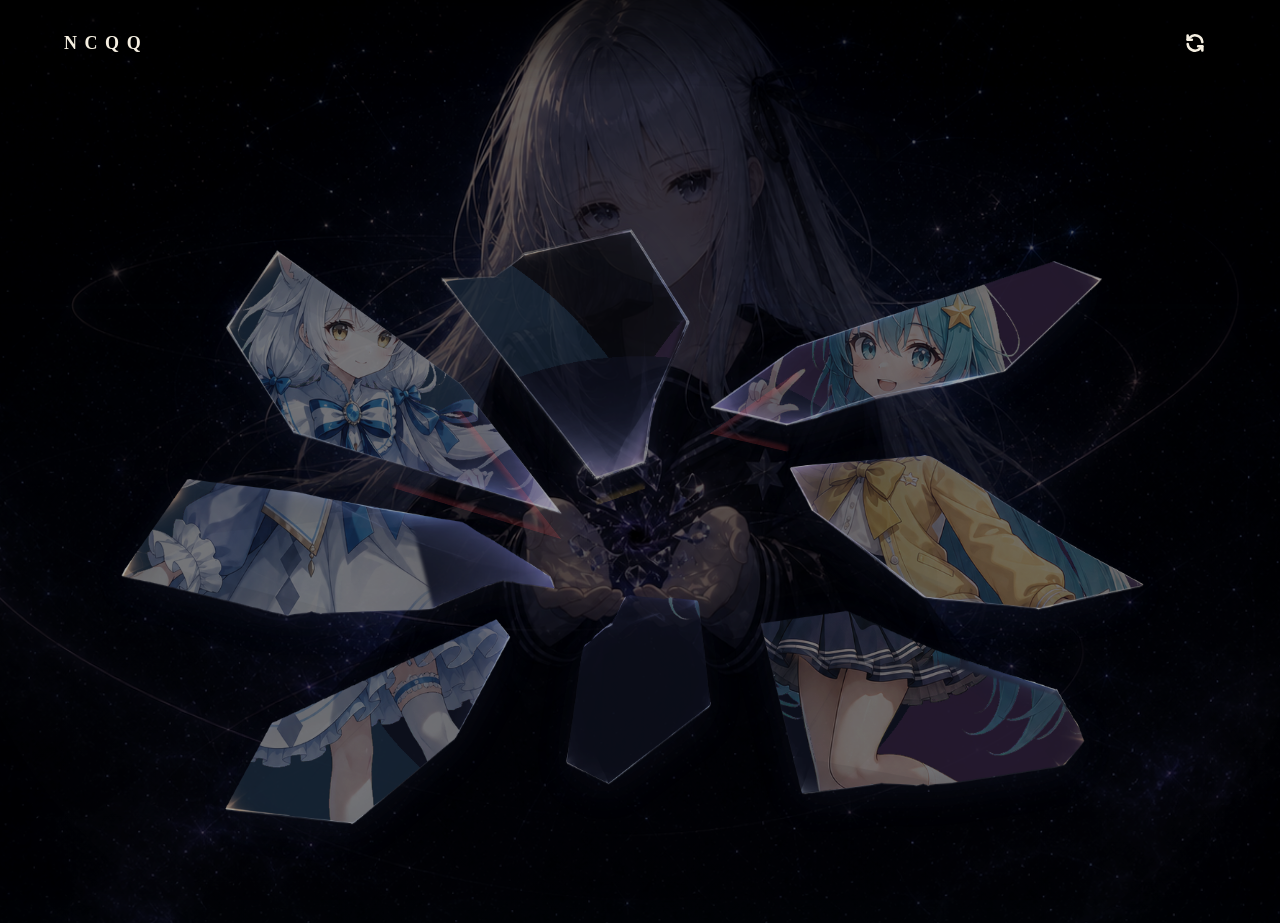
==== commit 59f46742: "feat: support multi-manager dashboard config" ====
--- a/pages/ncqq-dashboard/index.html
+++ b/pages/ncqq-dashboard/index.html
@@ -5,16 +5,28 @@
     <meta name="viewport" content="width=device-width, initial-scale=1" />
     <title>ncqq Dashboard</title>
     <link rel="stylesheet" href="./style.css" />
-    <link rel="stylesheet" href="./dashboard.css" />
     <link rel="stylesheet" href="./layout.css" />
+    <link rel="stylesheet" href="./cards.css?v=split-20260618" />
+    <link rel="stylesheet" href="./glass.css?v=refresh-clean-20260621" />
+    <link rel="stylesheet" href="./stage.css?v=glass-up-float-20260621" />
+    <link rel="stylesheet" href="./detail.css?v=no-mask-arc-20260617c" />
   </head>
   <body>
+    <div class="scene-bg" aria-hidden="true">
+      <img class="scene-mascot mascot-ncqq" src="./assets/mascot-ncqq.png" alt="" />
+      <img class="scene-mascot mascot-astr" src="./assets/mascot-astr.png" alt="" />
+    </div>
     <div class="shell app-frame">
       <aside class="side-rail" aria-label="主导航">
         <div class="rail-logo">ncqq</div>
         <nav id="view-tabs" class="view-tabs" aria-label="节点与页面切换"></nav>
         <button id="refresh" class="icon-button nav-refresh" type="button" title="刷新" aria-label="刷新">
-          ↻
+          <svg viewBox="0 0 24 24" aria-hidden="true" focusable="false">
+            <path d="M20 11a8 8 0 0 0-13.7-4.9L4 8.4" />
+            <path d="M4 3.8v4.6h4.6" />
+            <path d="M4 13a8 8 0 0 0 13.7 4.9L20 15.6" />
+            <path d="M20 20.2v-4.6h-4.6" />
+          </svg>
         </button>
       </aside>
 
@@ -22,25 +34,31 @@
         <section id="view-instances" class="view-panel active" data-view-panel="instances">
           <div id="managers" class="manager-grid"></div>
         </section>
-
-        <section id="view-bindings" class="view-panel" data-view-panel="bindings">
-          <div class="section-head">
-            <h2>绑定</h2>
-          </div>
-          <div id="bindings"></div>
-        </section>
-
-        <section id="view-approvals" class="view-panel" data-view-panel="approvals">
-          <div class="section-head">
-            <h2>审批</h2>
-          </div>
-          <div id="approvals"></div>
-        </section>
       </main>
     </div>
 
     <div id="toast" role="status" aria-live="polite"></div>
+    <div id="detail-modal" class="detail-modal" hidden>
+      <section class="detail-card" role="dialog" aria-modal="true" aria-labelledby="detail-title">
+        <button id="detail-close" class="detail-close" type="button" aria-label="关闭">×</button>
+        <h2 id="detail-title"></h2>
+        <div id="detail-body"></div>
+      </section>
+    </div>
+    <div id="approval-modal" class="approval-modal" hidden>
+      <section class="approval-dialog" role="dialog" aria-modal="true" aria-labelledby="approval-title">
+        <h2 id="approval-title"></h2>
+        <p id="approval-message"></p>
+        <textarea id="approval-reason" rows="4" placeholder="填写拒绝原因"></textarea>
+        <div class="approval-dialog-actions">
+          <button id="approval-cancel" type="button">取消</button>
+          <button id="approval-confirm" type="button">确认</button>
+        </div>
+      </section>
+    </div>
     <script src="./preview-data.js" defer></script>
-    <script src="./app.js" defer></script>
+    <script src="./dashboard-utils.js?v=split-20260618" defer></script>
+    <script src="./dashboard-renderers.js?v=beta-20260621" defer></script>
+    <script src="./app.js?v=beta-20260621" defer></script>
   </body>
 </html>
--- a/pages/ncqq-dashboard/layout.css
+++ b/pages/ncqq-dashboard/layout.css
@@ -1,7 +1,7 @@
 body {
   position: relative;
   min-height: 100vh;
-  background: #eceff1;
+  background: #f5f6f4;
 }
 
 body::before,
@@ -15,27 +15,33 @@
   inset: 0;
   z-index: 0;
   background:
-    linear-gradient(90deg, rgb(0 0 0 / 4%) 1px, transparent 1px),
-    linear-gradient(rgb(0 0 0 / 4%) 1px, transparent 1px),
-    linear-gradient(120deg, #f7f8f8 0%, #eef2f1 44%, #e1e6e4 100%);
+    radial-gradient(circle, rgb(24 35 43 / 8%) 1px, transparent 1px),
+    linear-gradient(90deg, rgb(24 35 43 / 6%) 1px, transparent 1px),
+    linear-gradient(rgb(24 35 43 / 5%) 1px, transparent 1px),
+    linear-gradient(120deg, #fafafa 0%, #eff3f1 50%, #e8edeb 100%);
   background-size:
+    8px 8px,
     48px 48px,
     48px 48px,
     auto;
 }
 
 body::after {
-  right: -8vw;
-  top: 4vh;
+  right: 2vw;
+  top: 8vh;
   z-index: 0;
-  width: 68vw;
-  height: 70vh;
-  border-radius: 38% 22% 34% 28%;
+  width: 72vw;
+  height: 64vh;
+  border-radius: 54% 22% 44% 28%;
   background:
-    linear-gradient(135deg, rgb(242 244 242 / 78%), rgb(115 128 121 / 36) 48%, rgb(250 251 249 / 70)),
-    repeating-linear-gradient(110deg, rgb(62 72 68 / 10%) 0 2px, transparent 2px 18px);
-  filter: saturate(0.8);
-  opacity: 0.86;
+    radial-gradient(ellipse at 44% 3%, rgb(99 130 83 / 50%) 0 5%, transparent 16%),
+    radial-gradient(ellipse at 55% 0%, rgb(142 164 121 / 38%) 0 8%, transparent 19%),
+    radial-gradient(ellipse at 37% 54%, rgb(20 23 22 / 54%) 0 18%, transparent 46%),
+    radial-gradient(ellipse at 70% 46%, rgb(103 111 106 / 50%) 0 22%, transparent 52%),
+    linear-gradient(135deg, rgb(239 241 238 / 86%), rgb(80 88 84 / 54) 54%, rgb(247 248 246 / 78));
+  filter: saturate(0.88) contrast(0.98);
+  opacity: 0.94;
+  transform: rotate(-3deg);
 }
 
 .app-frame {
@@ -54,16 +60,38 @@
   height: 100vh;
   display: grid;
   grid-template-rows: auto 1fr auto;
-  gap: 18px;
-  padding: 16px 10px;
-  border-right: 1px solid var(--line);
-  background: rgb(255 255 255 / 86%);
-  box-shadow: 14px 0 36px rgb(30 42 52 / 8%);
+  gap: 22px;
+  padding: 16px 7px;
+  border-right: 1px solid rgb(22 30 38 / 12%);
+  background:
+    radial-gradient(circle, rgb(24 35 43 / 10%) 1px, transparent 1px),
+    rgb(255 255 255 / 94%);
+  background-size:
+    7px 7px,
+    auto;
+  box-shadow: none;
+  overflow: hidden;
+}
+
+.side-rail::after {
+  content: "";
+  position: absolute;
+  left: -16px;
+  bottom: 14px;
+  width: 82px;
+  height: 24px;
+  background: #ffd122;
+  transform: rotate(46deg);
+  transform-origin: center;
 }
 
 .rail-logo {
-  display: grid;
-  place-items: center;
+  position: relative;
+  z-index: 1;
+  display: flex;
+  align-items: center;
+  justify-content: center;
+  gap: 4px;
   min-height: 34px;
   border-bottom: 1px solid var(--line);
   color: var(--text);
@@ -71,10 +99,22 @@
   font-weight: 800;
 }
 
+.rail-logo::before {
+  content: "";
+  width: 9px;
+  height: 9px;
+  margin-right: 4px;
+  display: inline-block;
+  border-radius: 2px;
+  background: #050606;
+}
+
 .view-tabs {
+  position: relative;
+  z-index: 1;
   display: grid;
   align-content: start;
-  gap: 8px;
+  gap: 4px;
   overflow: visible;
   margin: 0;
   padding: 0;
@@ -84,19 +124,19 @@
 .tab-button {
   position: relative;
   min-width: 0;
-  min-height: 74px;
+  min-height: 68px;
   display: grid;
   place-items: center;
   gap: 3px;
   border: 0;
-  border-radius: 6px;
+  border-radius: 0;
   background: transparent;
   color: var(--muted);
   overflow: hidden;
 }
 
 .tab-button strong {
-  font-size: 22px;
+  font-size: 23px;
   line-height: 1;
 }
 
@@ -110,9 +150,9 @@
 }
 
 .tab-button.active {
-  background: rgb(238 243 245 / 92%);
+  background: transparent;
   color: var(--text);
-  box-shadow: inset 0 0 0 1px rgb(255 255 255 / 72%);
+  box-shadow: none;
 }
 
 .tab-button.active::before {
@@ -121,12 +161,14 @@
   left: 0;
   top: 12px;
   bottom: 12px;
-  width: 3px;
-  border-radius: 999px;
-  background: var(--accent);
+  width: 2px;
+  border-radius: 0;
+  background: #050606;
 }
 
 .nav-refresh {
+  position: relative;
+  z-index: 1;
   width: 38px;
   height: 38px;
   justify-self: center;
@@ -136,12 +178,48 @@
 .view-shell {
   position: relative;
   min-width: 0;
-  padding: 28px 32px;
+  min-height: 100vh;
+  display: grid;
+  align-items: start;
+  padding: 50px 42px 34px;
 }
 
 .view-panel.active {
   position: relative;
   z-index: 1;
+  width: min(960px, 100%);
+  min-height: 0;
+  margin: 0 auto;
+  padding: 24px 26px;
+  border: 1px solid rgb(24 35 43 / 9%);
+  border-radius: 9px;
+  background: rgb(255 255 255 / 94%);
+  box-shadow:
+    0 18px 38px rgb(20 28 35 / 14%),
+    0 1px 0 rgb(255 255 255 / 88%) inset;
+}
+
+.view-panel.active::before,
+.view-panel.active::after {
+  content: "";
+  position: absolute;
+  pointer-events: none;
+}
+
+.view-panel.active::before {
+  top: 14px;
+  left: 18px;
+  width: min(360px, 42%);
+  height: 1px;
+  background: linear-gradient(90deg, rgb(24 35 43 / 18%), transparent);
+}
+
+.view-panel.active::after {
+  right: 18px;
+  bottom: 14px;
+  width: 86px;
+  height: 1px;
+  background: linear-gradient(270deg, rgb(24 35 43 / 18%), transparent);
 }
 
 .section-head h2 {
@@ -150,23 +228,26 @@
 
 .instance-workspace {
   display: grid;
-  grid-template-columns: 228px minmax(0, 1fr);
-  gap: 24px;
+  grid-template-columns: 210px minmax(0, 1fr);
+  gap: 22px;
   align-items: start;
 }
 
 .sub-panel {
   position: sticky;
   top: 18px;
+  max-height: min(560px, calc(100vh - 150px));
   min-width: 0;
   display: grid;
   align-content: start;
   gap: 18px;
-  padding: 14px;
-  border: 1px solid rgb(255 255 255 / 72%);
-  border-radius: 8px;
-  background: rgb(255 255 255 / 74%);
-  box-shadow: 0 18px 44px rgb(31 43 53 / 11%);
+  overflow-y: auto;
+  padding: 0 18px 0 0;
+  border: 0;
+  border-right: 1px solid rgb(24 35 43 / 10%);
+  border-radius: 0;
+  background: transparent;
+  box-shadow: none;
 }
 
 .sub-group {
@@ -215,7 +296,7 @@
 
 .instance-filter button,
 .instance-switch button {
-  min-height: 54px;
+  min-height: 44px;
   display: grid;
   grid-template-columns: auto 1fr;
   gap: 10px;
@@ -223,7 +304,7 @@
   justify-content: start;
   padding: 9px 10px;
   border: 1px solid transparent;
-  border-radius: 6px;
+  border-radius: 4px;
   background: transparent;
   color: var(--muted);
   text-align: left;
@@ -232,7 +313,7 @@
 .instance-filter button strong,
 .instance-switch button strong {
   color: var(--text);
-  font-size: 20px;
+  font-size: 18px;
   line-height: 1;
 }
 
@@ -267,11 +348,11 @@
 
 .instance-workspace .manager-section {
   min-width: 0;
-  padding: 22px;
-  border: 1px solid rgb(255 255 255 / 76%);
-  border-radius: 8px;
-  background: rgb(255 255 255 / 78%);
-  box-shadow: 0 24px 60px rgb(29 42 53 / 12%);
+  padding: 0;
+  border: 0;
+  border-radius: 0;
+  background: transparent;
+  box-shadow: none;
 }
 
 .manager-title {
--- a/pages/ncqq-dashboard/cards.css
+++ b/pages/ncqq-dashboard/cards.css
@@ -0,0 +1,226 @@
+.approval-grid,
+.binding-grid {
+  display: grid;
+  grid-template-columns: repeat(auto-fill, minmax(220px, 1fr));
+  gap: 14px;
+}
+
+.binding-card {
+  min-height: 220px;
+  display: grid;
+  justify-items: center;
+  align-content: center;
+  gap: 8px;
+  padding: 20px 14px;
+  text-align: center;
+}
+
+.binding-avatar {
+  width: 74px;
+  height: 74px;
+  display: grid;
+  place-items: center;
+  padding: 4px;
+  border: 3px solid #1fc56e;
+  border-radius: 50%;
+  background: var(--panel);
+}
+
+.binding-avatar img {
+  width: 62px;
+  height: 62px;
+  border-radius: 50%;
+  object-fit: cover;
+}
+
+.binding-avatar.no-avatar span {
+  width: 62px;
+  height: 62px;
+  display: grid;
+  place-items: center;
+  border-radius: 50%;
+  background: var(--soft);
+  color: var(--muted);
+  font-weight: 800;
+}
+
+.binding-card strong,
+.binding-card p {
+  max-width: 100%;
+  overflow: hidden;
+  text-overflow: ellipsis;
+  white-space: nowrap;
+}
+
+.binding-card strong {
+  font-size: 18px;
+}
+
+.binding-card p {
+  color: var(--muted);
+  font-size: 15px;
+}
+
+.binding-refs {
+  display: flex;
+  flex-wrap: wrap;
+  justify-content: center;
+  gap: 6px;
+  margin-top: 4px;
+}
+
+.binding-refs span {
+  max-width: 150px;
+  padding: 3px 8px;
+  border-radius: 999px;
+  background: var(--soft);
+  color: var(--muted);
+  overflow: hidden;
+  text-overflow: ellipsis;
+  white-space: nowrap;
+}
+
+.instance-card {
+  position: relative;
+  min-height: 168px;
+  display: grid;
+  grid-template-rows: 1fr auto;
+  overflow: hidden;
+  border: 1px solid var(--line);
+  border-radius: 8px;
+  background: var(--soft);
+}
+
+.instance-card.online {
+  border-color: color-mix(in srgb, var(--ok) 42%, var(--line));
+}
+
+.instance-card.warn {
+  border-color: color-mix(in srgb, var(--warn) 42%, var(--line));
+}
+
+.instance-card::before {
+  content: "";
+  position: absolute;
+  inset: -4px;
+  background: var(--instance-bg, linear-gradient(135deg, var(--soft), var(--panel))) center / cover no-repeat;
+  filter: blur(4px);
+  opacity: 0.3;
+}
+
+.instance-card::after {
+  content: "";
+  position: absolute;
+  inset: 0;
+  background: linear-gradient(180deg, rgb(255 255 255 / 70%), rgb(255 255 255 / 92%));
+}
+
+.instance-card-body,
+.instance-foot {
+  position: relative;
+  z-index: 1;
+}
+
+.instance-card-body {
+  display: grid;
+  justify-items: center;
+  align-content: center;
+  gap: 8px;
+  padding: 18px 16px 8px;
+  text-align: center;
+}
+
+.instance-card-body h3,
+.instance-card-body p {
+  max-width: 100%;
+  overflow: hidden;
+  text-overflow: ellipsis;
+  white-space: nowrap;
+}
+
+.instance-card-body p {
+  font-size: 13px;
+}
+
+.instance-avatar {
+  width: 46px;
+  height: 46px;
+  display: grid;
+  place-items: center;
+  border-radius: 50%;
+  background: rgb(255 255 255 / 82%);
+}
+
+.instance-avatar img {
+  width: 38px;
+  height: 38px;
+  border-radius: 50%;
+  object-fit: cover;
+}
+
+.empty-avatar span {
+  color: var(--offline);
+  font-size: 11px;
+  font-weight: 800;
+}
+
+.instance-foot {
+  display: flex;
+  align-items: center;
+  justify-content: space-between;
+  gap: 10px;
+  padding: 0 14px 12px;
+}
+
+.instance-state {
+  min-width: 0;
+  display: inline-flex;
+  align-items: center;
+  gap: 6px;
+  overflow: hidden;
+  color: var(--offline);
+  font-size: 13px;
+  font-weight: 800;
+  text-overflow: ellipsis;
+  white-space: nowrap;
+}
+
+.instance-state::before {
+  content: "";
+  width: 7px;
+  height: 7px;
+  flex: 0 0 auto;
+  border-radius: 50%;
+  background: currentColor;
+}
+
+.instance-state.online {
+  color: var(--ok);
+}
+
+.instance-state.warn {
+  color: var(--warn);
+}
+
+.instance-refresh {
+  width: 32px;
+  height: 32px;
+  flex: 0 0 auto;
+  display: grid;
+  place-items: center;
+  border: 0;
+  border-radius: 50%;
+  background: rgb(255 255 255 / 68%);
+  color: color-mix(in srgb, var(--text) 72%, var(--muted));
+  font-size: 20px;
+  line-height: 1;
+}
+
+[data-theme="dark"] .instance-card::after {
+  background: linear-gradient(180deg, rgb(32 38 44 / 72%), rgb(32 38 44 / 92%));
+}
+
+[data-theme="dark"] .instance-avatar,
+[data-theme="dark"] .instance-refresh {
+  background: rgb(20 24 28 / 72%);
+}
--- a/pages/ncqq-dashboard/glass.css
+++ b/pages/ncqq-dashboard/glass.css
@@ -0,0 +1,277 @@
+body {
+  background: #020303;
+  color: #f3efe4;
+  overflow: hidden;
+}
+
+body::before {
+  inset: 0;
+  background:
+    linear-gradient(90deg, rgb(25 80 148 / 16%), transparent 28%, transparent 70%, rgb(176 119 34 / 14%)),
+    linear-gradient(180deg, rgb(0 0 0 / 38%), transparent 34%, rgb(0 0 0 / 60%)),
+    linear-gradient(135deg, #020407 0%, #070b12 48%, #030303 100%);
+  background-color: #020407;
+  background-position: center;
+  background-repeat: no-repeat;
+  background-size: auto;
+  opacity: 1;
+}
+
+body::after {
+  inset: 0;
+  width: auto;
+  height: auto;
+  border-radius: 0;
+  background:
+    linear-gradient(180deg, rgb(0 0 0 / 38%), transparent 30%, rgb(0 0 0 / 56%)),
+    linear-gradient(90deg, rgb(0 0 0 / 30%), transparent 22%, transparent 78%, rgb(0 0 0 / 30%));
+  filter: none;
+  opacity: 1;
+  transform: none;
+}
+
+.scene-bg {
+  position: fixed;
+  inset: 0;
+  z-index: 0;
+  overflow: hidden;
+  pointer-events: none;
+}
+
+.scene-bg::before,
+.scene-bg::after {
+  content: "";
+  position: absolute;
+  inset: 0;
+  pointer-events: none;
+}
+
+.scene-bg::before {
+  background:
+    url("./assets/fx-snow.svg?v=no-arc-20260617"),
+    url("./assets/fx-stars.svg?v=no-arc-20260617");
+  background-position:
+    left center,
+    right center;
+  background-repeat: no-repeat;
+  background-size:
+    min(54vw, 760px) 100%,
+    min(54vw, 760px) 100%;
+  opacity: 0.72;
+}
+
+.scene-bg::after {
+  background:
+    linear-gradient(90deg, rgb(0 0 0 / 36%), transparent 28%, transparent 72%, rgb(0 0 0 / 36%)),
+    linear-gradient(180deg, rgb(0 0 0 / 20%), transparent 36%, rgb(0 0 0 / 38%));
+}
+
+.scene-mascot {
+  position: absolute;
+  max-width: none;
+  object-fit: contain;
+  opacity: 0.96;
+  user-select: none;
+  filter: drop-shadow(0 28px 56px rgb(0 0 0 / 54%));
+}
+
+.mascot-ncqq {
+  left: clamp(-130px, -4vw, -24px);
+  bottom: clamp(-132px, -10vh, -54px);
+  height: clamp(560px, 91vh, 980px);
+}
+
+.mascot-astr {
+  right: clamp(-114px, -3vw, -18px);
+  bottom: clamp(-112px, -8vh, -42px);
+  height: clamp(530px, 86vh, 930px);
+}
+
+@media (max-aspect-ratio: 5 / 4) {
+  .mascot-ncqq {
+    left: clamp(-180px, -12vw, -64px);
+    height: clamp(520px, 78vh, 860px);
+  }
+
+  .mascot-astr {
+    right: clamp(-170px, -11vw, -58px);
+    height: clamp(500px, 76vh, 820px);
+  }
+}
+
+@media (orientation: portrait) {
+  .scene-bg::after {
+    background:
+      linear-gradient(180deg, rgb(0 0 0 / 44%), transparent 34%, rgb(0 0 0 / 62%)),
+      linear-gradient(90deg, rgb(0 0 0 / 34%), transparent 28%, transparent 72%, rgb(0 0 0 / 34%));
+  }
+
+  .scene-bg::before {
+    background-position:
+      left top,
+      right bottom;
+    background-size:
+      72vw 54vh,
+      72vw 56vh;
+  }
+
+  .mascot-ncqq {
+    top: 6vh;
+    bottom: auto;
+    left: -8vw;
+    height: min(52vh, 640px);
+  }
+
+  .mascot-astr {
+    right: -8vw;
+    bottom: -4vh;
+    height: min(54vh, 660px);
+  }
+}
+
+.app-frame { width: 100%; display: block; padding: 0; }
+
+.side-rail {
+  position: fixed;
+  inset: 0 0 auto;
+  z-index: 10;
+  height: 86px;
+  display: flex;
+  align-items: center;
+  justify-content: space-between;
+  padding: 28px clamp(26px, 5vw, 92px);
+  border: 0;
+  background: linear-gradient(180deg, rgb(0 0 0 / 54%), transparent);
+  box-shadow: none;
+  pointer-events: none;
+}
+
+.side-rail::after { display: none; }
+
+.rail-logo {
+  min-height: 0;
+  border: 0;
+  color: #f5efe1;
+  font-family: Georgia, "Times New Roman", serif;
+  font-size: 18px;
+  letter-spacing: 0.42em;
+  text-transform: uppercase;
+}
+
+.rail-logo::before,
+.tab-button.active::before { display: none; }
+
+.view-tabs { display: none; }
+
+.nav-refresh {
+  width: 42px;
+  min-width: 42px;
+  height: 40px;
+  margin: 0;
+  border: 0;
+  border-radius: 0;
+  background: transparent;
+  color: #f5efe1;
+}
+
+.nav-refresh svg {
+  width: 22px;
+  height: 22px;
+  fill: none;
+  stroke: currentColor;
+  stroke-linecap: round;
+  stroke-linejoin: round;
+  stroke-width: 2.8;
+}
+
+.rail-logo,
+.nav-refresh { pointer-events: auto; }
+
+.view-shell { min-height: 100vh; padding: 0; }
+
+.view-panel.active {
+  width: 100%;
+  min-height: 100vh;
+  padding: 0;
+  border: 0;
+  background: transparent;
+  box-shadow: none;
+}
+
+.manager-grid { min-height: 100vh; display: grid; overflow: hidden; }
+
+.view-panel.active::before,
+.view-panel.active::after {
+  display: none;
+}
+
+.instance-card-body h3,
+.binding-card strong {
+  color: #f7f1e6;
+}
+
+.sub-group h3,
+.manager-meta,
+.instance-card-body p,
+.binding-card p,
+.binding-refs span {
+  color: rgb(245 239 225 / 62%);
+}
+
+.glass-panel,
+.binding-card,
+.approval {
+  position: relative;
+  min-height: 178px;
+  overflow: hidden;
+  border: 1px solid rgb(255 255 255 / 9%);
+  border-radius: 10px;
+  background:
+    linear-gradient(180deg, rgb(255 255 255 / 5%), rgb(255 255 255 / 2%)),
+    linear-gradient(145deg, #1d2220, #0d0f0f 72%),
+    var(--instance-bg, transparent) center / cover no-repeat;
+  box-shadow:
+    0 22px 58px rgb(0 0 0 / 36%),
+    inset 0 1px 0 rgb(255 255 255 / 7%);
+}
+
+.glass-panel {
+  cursor: pointer;
+  transition:
+    transform 0.18s ease,
+    border-color 0.18s ease,
+    background 0.18s ease;
+}
+
+.glass-panel:hover {
+  transform: translateY(-4px);
+  border-color: rgb(255 255 255 / 16%);
+  background:
+    linear-gradient(180deg, rgb(255 255 255 / 7%), rgb(255 255 255 / 3%)),
+    linear-gradient(145deg, #222826, #0d0f0f 72%),
+    var(--instance-bg, transparent) center / cover no-repeat;
+}
+
+.instance-card::before {
+  filter: blur(2px) brightness(0.76) saturate(1.08);
+  opacity: 0.48;
+}
+
+.instance-card::after {
+  background: linear-gradient(180deg, rgb(0 0 0 / 18%), rgb(0 0 0 / 48%));
+}
+
+.instance-refresh {
+  background: rgb(255 255 255 / 12%);
+  color: #f8f1e6;
+}
+
+@media (max-width: 860px) {
+  .view-shell {
+    padding: 18px;
+  }
+
+  .instance-workspace {
+    grid-template-columns: 1fr;
+  }
+}
--- a/pages/ncqq-dashboard/stage.css
+++ b/pages/ncqq-dashboard/stage.css
@@ -0,0 +1,414 @@
+body[data-stage-view="memory"] .scene-bg {
+  display: none;
+}
+
+body[data-stage-view="memory"]::before {
+  background: #020303;
+}
+
+body[data-stage-view="memory"]::after {
+  background: linear-gradient(180deg, rgb(0 0 0 / 28%), transparent 34%, rgb(0 0 0 / 46%));
+}
+
+.memory-stage {
+  position: relative;
+  min-height: 100vh;
+  display: grid;
+  justify-items: center;
+  align-items: start;
+  padding: clamp(224px, 24vh, 300px) clamp(18px, 3vw, 58px) 22px;
+  overflow: hidden;
+  isolation: isolate;
+}
+
+.memory-board {
+  --memory-glass-offset-y: -26px;
+  position: relative;
+  z-index: 1;
+  width: min(1260px, 94vw, calc((100vh - 98px) * 1.777));
+  aspect-ratio: 1672 / 941;
+}
+
+.memory-board::before {
+  content: "";
+  position: absolute;
+  left: -12%;
+  top: -37%;
+  z-index: 0;
+  width: 124%;
+  aspect-ratio: 1672 / 1320;
+  background:
+    linear-gradient(180deg, rgb(0 0 0 / 10%), rgb(0 0 0 / 28%)),
+    url("./assets/backgrounds/sora-shattered-star-bg-v7-generated-fill.png?v=sora-shard-bg-v7") center / 100% 100% no-repeat;
+  filter: brightness(0.68) saturate(0.92);
+  opacity: 0.66;
+  pointer-events: none;
+}
+
+.memory-board::after {
+  content: "";
+  position: absolute;
+  inset: -44vh -34vw;
+  z-index: 12;
+  pointer-events: none;
+  backdrop-filter: blur(2.4px) saturate(0.96);
+  -webkit-backdrop-filter: blur(2.4px) saturate(0.96);
+  mask-image: radial-gradient(ellipse at center, transparent 0 46%, rgb(0 0 0 / 36%) 62%, #000 100%);
+  -webkit-mask-image: radial-gradient(ellipse at center, transparent 0 46%, rgb(0 0 0 / 36%) 62%, #000 100%);
+}
+
+.memory-visual,
+.memory-piece {
+  position: absolute;
+  inset: 0;
+}
+
+.memory-visual {
+  pointer-events: none;
+  user-select: none;
+  z-index: 1;
+  transform: translateY(var(--memory-glass-offset-y));
+}
+
+.memory-piece {
+  --float-base-y: 0px;
+  --float-y: -5px;
+  --float-duration: 7.8s;
+  --float-delay: 0s;
+  width: 100%;
+  height: 100%;
+  object-fit: contain;
+  object-position: center;
+  pointer-events: none;
+  user-select: none;
+  animation: memoryFloat var(--float-duration) ease-in-out infinite;
+  animation-delay: var(--float-delay);
+  opacity: 0.9;
+  filter:
+    brightness(0.78)
+    saturate(0.78)
+    contrast(0.94)
+    drop-shadow(0 10px 18px rgb(18 28 70 / 20%))
+    drop-shadow(0 1px 0 rgb(255 255 255 / 12%));
+  transition:
+    filter 0.2s ease,
+    opacity 0.2s ease,
+    transform 0.2s ease;
+}
+
+.memory-piece.slot-2,
+.memory-piece.slot-7 {
+  opacity: 0.78;
+}
+
+.memory-board:has(.memory-link.slot-1:hover) .memory-piece.slot-1,
+.memory-board:has(.memory-link.slot-2:hover) .memory-piece.slot-2,
+.memory-board:has(.memory-link.slot-3:hover) .memory-piece.slot-3,
+.memory-board:has(.memory-link.slot-4:hover) .memory-piece.slot-4,
+.memory-board:has(.memory-link.slot-5:hover) .memory-piece.slot-5,
+.memory-board:has(.memory-link.slot-6:hover) .memory-piece.slot-6,
+.memory-board:has(.memory-link.slot-7:hover) .memory-piece.slot-7,
+.memory-board:has(.memory-link.slot-8:hover) .memory-piece.slot-8 {
+  opacity: 0.96;
+  filter:
+    brightness(0.92)
+    saturate(0.9)
+    contrast(0.98)
+    drop-shadow(0 15px 26px rgb(76 98 185 / 24%))
+    drop-shadow(0 0 14px rgb(210 226 255 / 16%));
+}
+
+.memory-shard {
+  --float-base-y: var(--memory-glass-offset-y);
+  --float-y: -5px;
+  --float-duration: 7.8s;
+  --float-delay: 0s;
+  position: absolute;
+  display: block;
+  overflow: hidden;
+  border: 0;
+  border-radius: 0;
+  background: transparent;
+  opacity: 0;
+  animation: memoryFloat var(--float-duration) ease-in-out infinite;
+  animation-delay: var(--float-delay);
+}
+
+.memory-link {
+  isolation: isolate;
+  cursor: pointer;
+  opacity: 1;
+  overflow: visible;
+}
+
+.memory-link:hover,
+.memory-link:focus,
+.memory-link:focus-visible,
+.memory-link.is-hovered {
+  z-index: 10;
+  outline: 1px solid rgb(255 255 255 / 0%);
+}
+
+.memory-label {
+  position: absolute;
+  left: var(--label-x, 50%);
+  top: var(--label-y, 50%);
+  z-index: 2;
+  min-width: min(128px, 80%);
+  max-width: 86%;
+  display: grid;
+  place-items: center;
+  color: rgb(245 250 255 / 82%);
+  font-family: "STXingkai", "KaiTi", "FZShuTi", "Microsoft YaHei", cursive;
+  font-size: 12px;
+  line-height: 1.15;
+  opacity: 0;
+  pointer-events: none;
+  text-align: center;
+  text-shadow:
+    0 1px 7px rgb(0 0 0 / 74%),
+    0 0 12px rgb(160 210 255 / 30%);
+  transform: translate(-50%, calc(-50% + 6px));
+  transition:
+    opacity 0.16s ease,
+    transform 0.16s ease;
+}
+
+.memory-link:hover .memory-label,
+.memory-link:focus .memory-label,
+.memory-link:focus-visible .memory-label,
+.memory-link.is-hovered .memory-label {
+  opacity: 1;
+  transform: translate(-50%, -50%);
+}
+
+.memory-label span,
+.memory-label em {
+  display: none;
+}
+
+.memory-label strong {
+  min-width: 0;
+  max-width: 100%;
+  overflow: hidden;
+  background:
+    linear-gradient(180deg, rgb(255 255 255 / 92%) 0%, rgb(184 226 255 / 78%) 48%, rgb(255 224 168 / 82%) 100%);
+  background-clip: text;
+  color: rgb(238 248 255 / 84%);
+  font-size: 18px;
+  font-weight: 700;
+  letter-spacing: 0;
+  text-overflow: ellipsis;
+  white-space: nowrap;
+  -webkit-background-clip: text;
+  -webkit-text-fill-color: transparent;
+  -webkit-text-stroke: 0.25px rgb(255 255 255 / 32%);
+  filter: drop-shadow(0 0 8px rgb(126 191 255 / 28%));
+}
+
+.memory-shard.slot-3 .memory-label,
+.memory-shard.slot-4 .memory-label,
+.memory-shard.slot-5 .memory-label {
+  min-width: min(148px, 72%);
+}
+
+.memory-shard.slot-7 .memory-label {
+  min-width: min(110px, 84%);
+  --label-x: 50%;
+  --label-y: 53%;
+}
+
+.memory-shard.slot-2 .memory-label {
+  --label-x: 53%;
+  --label-y: 50%;
+}
+
+.memory-shard.slot-7 .memory-label strong {
+  font-size: 16px;
+}
+
+.memory-edge-alert {
+  position: absolute;
+  z-index: 1;
+  inset: 0;
+  width: 100%;
+  height: 100%;
+  object-fit: contain;
+  pointer-events: none;
+  mix-blend-mode: screen;
+  opacity: 0.72;
+  user-select: none;
+}
+
+@keyframes memoryFloat {
+  0%,
+  100% {
+    transform: translateY(var(--float-base-y));
+  }
+
+  50% {
+    transform: translateY(calc(var(--float-base-y) + var(--float-y)));
+  }
+}
+
+.memory-piece.slot-1,
+.memory-shard.slot-1 {
+  --float-y: -6px;
+  --float-duration: 8.4s;
+  --float-delay: -1.2s;
+  right: auto;
+  bottom: auto;
+  left: 14.055%;
+  top: 5.6323%;
+  width: 31.0407%;
+  height: 44.102%;
+  z-index: 4;
+}
+
+.memory-shard.slot-1 {
+  clip-path: polygon(18.50% 4.82%, 4.82% 30.60%, 22.93% 65.78%, 49.71% 75.66%, 94.80% 92.77%, 67.63% 49.40%);
+}
+
+.memory-piece.slot-2,
+.memory-shard.slot-2 {
+  --float-y: -4px;
+  --float-duration: 7.2s;
+  --float-delay: -3.1s;
+  right: auto;
+  bottom: auto;
+  left: 32.5359%;
+  top: 3.0818%;
+  width: 22.7871%;
+  height: 41.9766%;
+  z-index: 3;
+}
+
+.memory-shard.slot-2 {
+  clip-path: polygon(3.94% 21.01%, 23.62% 20.25%, 34.38% 12.41%, 73.49% 3.54%, 94.75% 35.95%, 78.48% 85.82%, 60.89% 91.65%);
+}
+
+.memory-piece.slot-3,
+.memory-shard.slot-3 {
+  --float-y: -5px;
+  --float-duration: 8s;
+  --float-delay: -2.4s;
+  right: auto;
+  bottom: auto;
+  left: 54.2464%;
+  top: 7.5452%;
+  width: 35.3469%;
+  height: 29.7556%;
+  z-index: 5;
+}
+
+.memory-shard.slot-3 {
+  clip-path: polygon(4.23% 78.57%, 24.87% 47.86%, 85.45% 5.71%, 96.95% 14.64%, 73.94% 60.71%, 22.50% 87.50%);
+}
+
+.memory-piece.slot-4,
+.memory-shard.slot-4 {
+  --float-y: -7px;
+  --float-duration: 9.1s;
+  --float-delay: -4.6s;
+  right: auto;
+  bottom: auto;
+  left: 5.1435%;
+  top: 38.4697%;
+  width: 40.0718%;
+  height: 26.0361%;
+  z-index: 4;
+}
+
+.memory-shard.slot-4 {
+  clip-path: polygon(18.06% 10.61%, 40.90% 17.96%, 75.67% 34.69%, 94.18% 52.65%, 95.22% 75.10%, 82.99% 71.43%, 69.40% 87.35%, 37.91% 89.80%, 3.58% 67.35%);
+}
+
+.memory-piece.slot-5,
+.memory-shard.slot-5 {
+  --float-y: -5px;
+  --float-duration: 7.6s;
+  --float-delay: -1.8s;
+  right: auto;
+  bottom: auto;
+  left: 60.4665%;
+  top: 34.9628%;
+  width: 32.8947%;
+  height: 27.949%;
+  z-index: 2;
+}
+
+.memory-shard.slot-5 {
+  clip-path: polygon(5.27% 16.35%, 41.27% 10.27%, 97.09% 79.09%, 69.64% 92.40%, 39.45% 86.69%, 11.45% 39.54%);
+}
+
+.memory-piece.slot-6,
+.memory-shard.slot-6 {
+  --float-y: -6px;
+  --float-duration: 8.8s;
+  --float-delay: -5.2s;
+  right: auto;
+  bottom: auto;
+  left: 13.6364%;
+  top: 58.9798%;
+  width: 27.4522%;
+  height: 35.2816%;
+  z-index: 2;
+}
+
+.memory-shard.slot-6 {
+  clip-path: polygon(6.10% 89.46%, 20.70% 52.11%, 88.89% 8.43%, 93.68% 16.57%, 77.12% 59.04%, 45.75% 95.48%);
+}
+
+.memory-piece.slot-7,
+.memory-shard.slot-7 {
+  --float-y: -4px;
+  --float-duration: 7.9s;
+  --float-delay: -2.9s;
+  right: auto;
+  bottom: auto;
+  left: 42.2847%;
+  top: 55.0478%;
+  width: 15.1316%;
+  height: 33.5813%;
+  z-index: 1;
+}
+
+.memory-shard.slot-7 {
+  clip-path: polygon(9.49% 85.44%, 18.18% 33.86%, 41.90% 10.13%, 84.19% 12.03%, 90.91% 59.81%, 33.99% 94.62%);
+}
+
+.memory-piece.slot-8,
+.memory-shard.slot-8 {
+  --float-y: -7px;
+  --float-duration: 9.4s;
+  --float-delay: -4s;
+  right: auto;
+  bottom: auto;
+  left: 58.0144%;
+  top: 57.8108%;
+  width: 30.7416%;
+  height: 32.9437%;
+  z-index: 1;
+}
+
+.memory-shard.slot-8 {
+  clip-path: polygon(5.64% 14.19%, 30.16% 8.39%, 87.35% 34.52%, 94.94% 67.74%, 88.72% 80.00%, 57.39% 88.06%, 17.12% 92.58%);
+}
+
+@media (max-width: 900px) {
+  .memory-stage {
+    padding: 210px 16px 24px;
+  }
+
+  .memory-board {
+    width: 100%;
+  }
+}
+
+@media (prefers-reduced-motion: reduce) {
+  .memory-piece,
+  .memory-shard {
+    --float-y: -5px !important;
+    --float-duration: 9.8s !important;
+  }
+}
--- a/pages/ncqq-dashboard/detail.css
+++ b/pages/ncqq-dashboard/detail.css
@@ -0,0 +1,233 @@
+.detail-modal {
+  position: fixed;
+  inset: 0;
+  z-index: 20;
+  display: grid;
+  place-items: center;
+  padding: 28px;
+  background: rgb(0 0 0 / 58%);
+}
+
+.detail-modal[hidden] { display: none; }
+
+.detail-card {
+  width: min(1120px, 100%);
+  max-height: calc(100vh - 56px);
+  min-height: 620px;
+  overflow: auto;
+  position: relative;
+  padding: 24px;
+  border: 1px solid rgb(255 255 255 / 13%);
+  border-radius: 10px;
+  background: linear-gradient(120deg, rgb(128 38 28 / 12%), transparent 36%), linear-gradient(145deg, #1c211f, #0d0f0f 72%);
+  box-shadow: 0 34px 94px rgb(0 0 0 / 58%), inset 0 1px 0 rgb(255 255 255 / 8%);
+}
+
+.detail-close {
+  position: absolute;
+  top: 14px;
+  right: 14px;
+  width: 34px;
+  height: 34px;
+  border-color: rgb(255 255 255 / 14%);
+  background: rgb(255 255 255 / 8%);
+  color: #f8f1e6;
+}
+
+#detail-title { color: #f8f1e6; }
+
+#detail-body {
+  margin-top: 18px;
+  color: rgb(245 239 225 / 72%);
+  line-height: 1.7;
+}
+
+.detail-workspace {
+  display: grid;
+  grid-template-columns: 1fr;
+}
+
+.detail-main { min-width: 0; }
+
+.detail-head {
+  display: flex;
+  justify-content: space-between;
+  align-items: flex-start;
+  gap: 16px;
+  padding-right: 48px;
+  padding-bottom: 18px;
+  border-bottom: 1px solid rgb(255 255 255 / 10%);
+}
+
+.detail-head p { color: rgb(245 239 225 / 62%); }
+
+.detail-grid {
+  display: grid;
+  grid-template-columns: repeat(auto-fill, minmax(210px, 1fr));
+  gap: 20px;
+  margin-top: 20px;
+}
+
+.status-menu {
+  flex: 0 0 auto;
+  display: grid;
+  grid-template-columns: repeat(4, minmax(56px, 68px));
+  gap: 8px;
+  justify-content: end;
+}
+
+.detail-filter {
+  width: 100%;
+  min-height: 58px;
+  display: grid;
+  grid-template-columns: 1fr;
+  align-content: center;
+  align-items: center;
+  gap: 3px;
+  padding: 8px 10px;
+  border: 0;
+  border-radius: 7px;
+  background: rgb(255 255 255 / 6%);
+  color: rgb(245 239 225 / 78%);
+  font: inherit;
+  text-align: left;
+  appearance: none;
+  cursor: pointer;
+  transition: background 0.18s ease, box-shadow 0.18s ease, transform 0.18s ease;
+}
+
+.detail-filter strong {
+  color: #f8f1e6;
+  font-size: 18px;
+  line-height: 1;
+}
+
+.detail-filter span { color: rgb(245 239 225 / 58%); }
+
+.detail-filter:hover {
+  background: rgb(255 255 255 / 9%);
+}
+
+.detail-filter:focus-visible {
+  outline: 1px solid rgb(98 215 189 / 58%);
+  outline-offset: 2px;
+}
+
+.detail-filter:focus:not(:focus-visible) { outline: none; }
+
+.detail-filter.active {
+  background: rgb(94 210 182 / 14%);
+  box-shadow: inset 3px 0 0 #62d7bd;
+  color: #f8f1e6;
+}
+
+[data-detail-card][hidden] { display: none; }
+
+.detail-empty {
+  margin-top: 20px;
+  padding: 28px;
+  border-radius: 8px;
+  background: rgb(255 255 255 / 5%);
+  color: rgb(245 239 225 / 58%);
+  text-align: center;
+}
+
+.detail-pager {
+  display: flex;
+  justify-content: flex-end;
+  align-items: center;
+  gap: 10px;
+  margin-top: 16px;
+  color: rgb(245 239 225 / 58%);
+}
+
+.detail-pager[hidden] { display: none; }
+
+.detail-pager button {
+  min-width: 72px;
+  height: 32px;
+  border: 0;
+  border-radius: 6px;
+  background: rgb(255 255 255 / 8%);
+  color: #f8f1e6;
+}
+
+.detail-pager button:disabled {
+  cursor: default;
+  opacity: 0.42;
+}
+
+.approval-modal {
+  position: fixed;
+  inset: 0;
+  z-index: 30;
+  display: grid;
+  place-items: center;
+  padding: 24px;
+  background: rgb(0 0 0 / 62%);
+}
+
+.approval-modal[hidden] { display: none; }
+
+.approval-dialog {
+  width: min(440px, 100%);
+  display: grid;
+  gap: 14px;
+  padding: 22px;
+  border: 1px solid rgb(255 255 255 / 13%);
+  border-radius: 10px;
+  background: linear-gradient(120deg, rgb(128 38 28 / 12%), transparent 36%), linear-gradient(145deg, #1c211f, #0d0f0f 72%);
+  color: #f8f1e6;
+  box-shadow: 0 34px 94px rgb(0 0 0 / 58%), inset 0 1px 0 rgb(255 255 255 / 8%);
+}
+
+.approval-dialog h2 { font-size: 20px; }
+
+.approval-dialog p { color: rgb(245 239 225 / 68%); }
+
+#approval-reason {
+  width: 100%;
+  resize: vertical;
+  border: 1px solid rgb(255 255 255 / 12%);
+  border-radius: 8px;
+  padding: 10px 12px;
+  background: rgb(0 0 0 / 28%);
+  color: #f8f1e6;
+  font: inherit;
+}
+
+#approval-reason[hidden] { display: none; }
+
+.approval-dialog-actions {
+  display: flex;
+  justify-content: flex-end;
+  gap: 10px;
+}
+
+.approval-dialog-actions button {
+  min-width: 76px;
+  height: 34px;
+  border: 0;
+  border-radius: 6px;
+  color: #f8f1e6;
+}
+
+#approval-cancel { background: rgb(255 255 255 / 9%); }
+
+#approval-confirm.approve { background: rgb(0 143 104 / 72%); }
+
+#approval-confirm.reject { background: rgb(209 75 75 / 72%); }
+
+@media (max-width: 860px) {
+  .detail-card {
+    min-height: 0;
+    padding: 18px;
+  }
+
+  .detail-head {
+    display: grid;
+    padding-right: 0;
+  }
+
+  .status-menu { justify-content: start; }
+}
